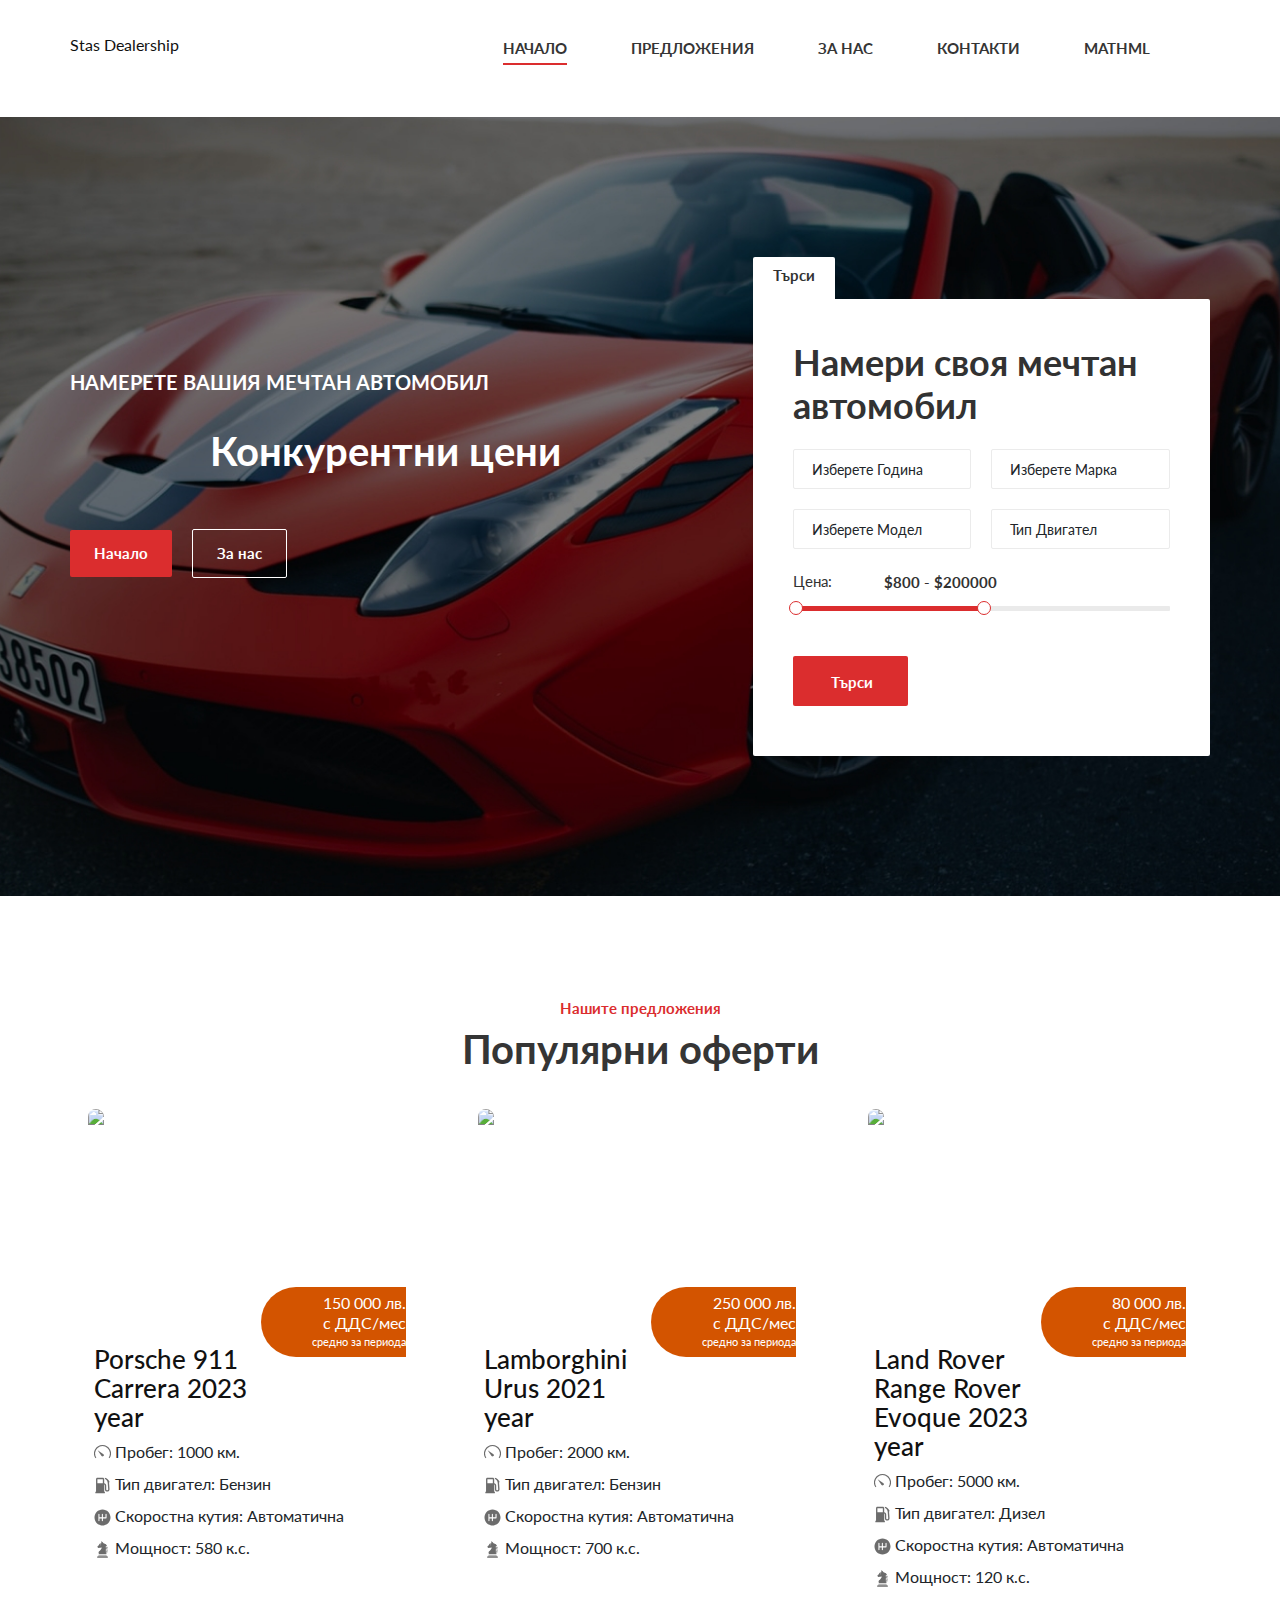
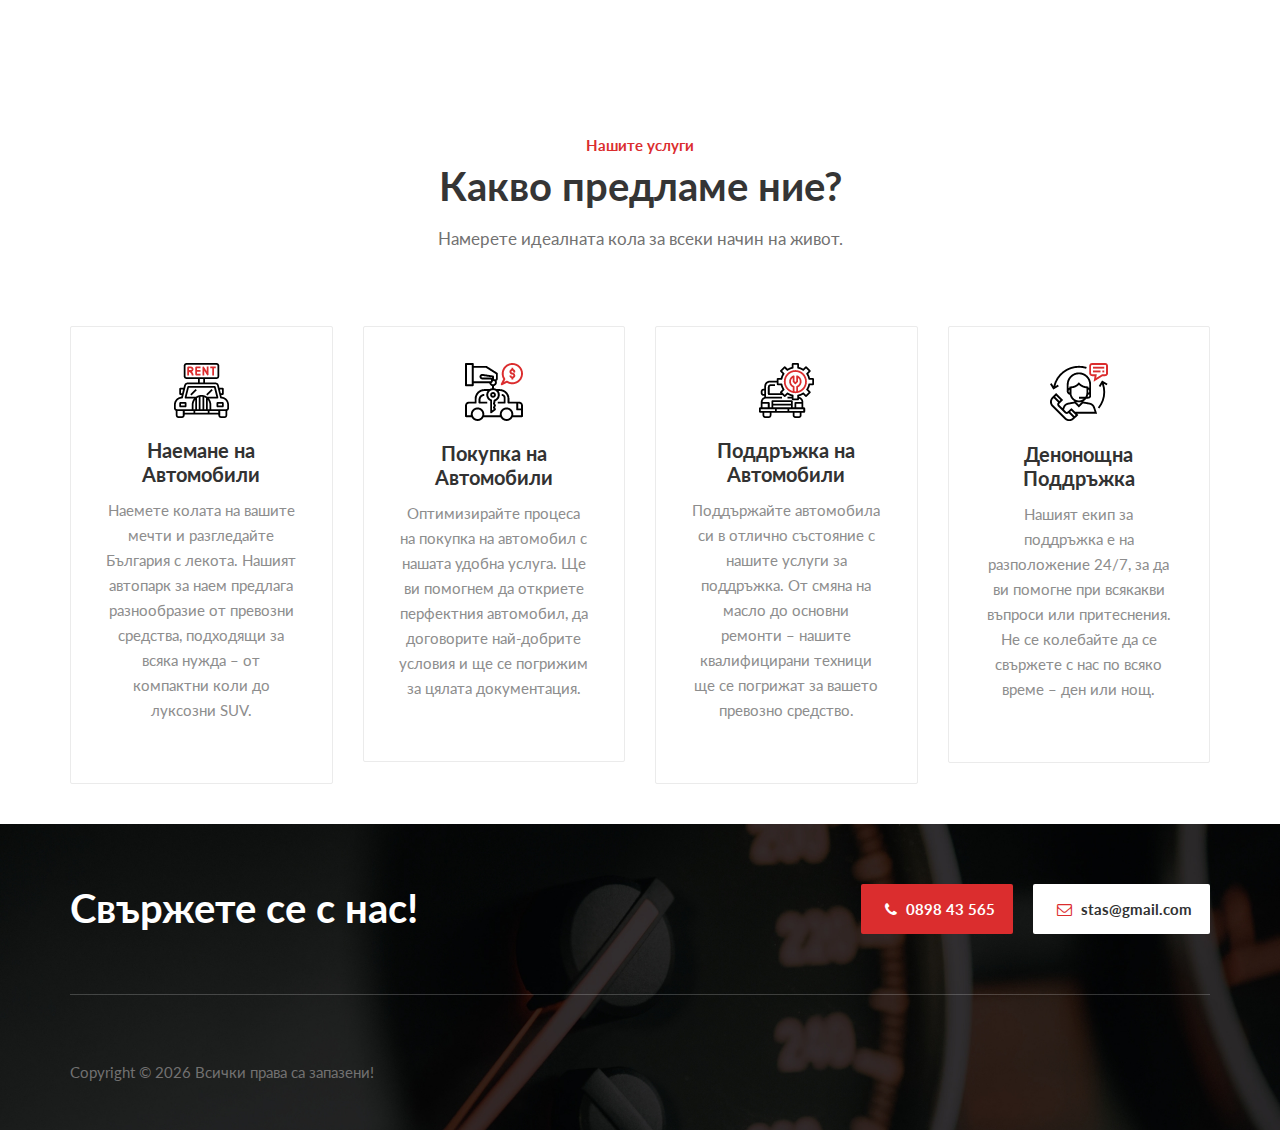
==== src/index.html @ 69ccf642 "Upload my project app" ====
<!DOCTYPE html>
<html lang="zxx">

<head>
    <meta charset="UTF-8">
    <meta name="description" content="Stas Dealership">
    <meta name="viewport" content="width=device-width, initial-scale=1.0">
    <title>Stas Dealership</title>

    <!-- Google Font -->
    <link href="https://fonts.googleapis.com/css2?family=Lato:wght@300;400;700;900&display=swap" rel="stylesheet">

    <!-- Css Styles -->
    <link rel="stylesheet" href="css/bootstrap.min.css" type="text/css">
    <link rel="stylesheet" href="css/font-awesome.min.css" type="text/css">
    <link rel="stylesheet" href="css/elegant-icons.css" type="text/css">
    <link rel="stylesheet" href="css/nice-select.css" type="text/css">
    <link rel="stylesheet" href="css/magnific-popup.css" type="text/css">
    <link rel="stylesheet" href="css/jquery-ui.min.css" type="text/css">
    <link rel="stylesheet" href="css/owl.carousel.min.css" type="text/css">
    <link rel="stylesheet" href="css/slicknav.min.css" type="text/css">
    <link rel="stylesheet" href="css/style.css" type="text/css">
    <link rel="stylesheet" href="css/cars.css" type="text/css">
</head>

<body>
    <!-- Page Preloder -->
    <div id="preloder">
        <div class="loader"></div>
    </div>

    <!-- Offcanvas Menu Begin -->
    <div class="offcanvas-menu-overlay"></div>
    <div class="offcanvas-menu-wrapper">
        <div class="offcanvas__logo">
            <!-- <a href="./index.html"><img src="img/logo.png" alt=""></a> -->
            <h3>Stas Dealership</h3>
        </div>
        <div id="mobile-menu-wrap"></div>
    </div>
    <!-- Offcanvas Menu End -->

    <!-- Header Section Begin -->
    <header class="header">
        <div class="container">
            <div class="row">
                <div class="col-lg-2">
                    <div class="header__logo">
                        <h6 class="hero__text__title">Stas Dealership</h6>
                    </div>
                </div>
                <div class="col-lg-10">
                    <div class="header__nav">
                        <nav class="header__menu">
                            <ul>
                                <li class="active"><a href="./index.html">Начало</a></li>
                                <li><a href="./cars.html">Предложения</a></li>
                                <li><a href="./about.html">За нас</a></li>
                                <li><a href="./contact.html">Контакти</a></li>
                                <li><a href="./math.html">MathML</a></li>
                            </ul>
                        </nav>
                    </div>
                </div>
            </div>
            <div class="canvas__open">
                <span class="fa fa-bars"></span>
            </div>
        </div>
    </header>
    <!-- Header Section End -->

    <!-- Hero Section Begin -->
    <section class="hero spad set-bg" data-setbg="img/hero-bg.jpg">
        <div class="container">
            <div class="row">
                <div class="col-lg-7">
                    <div class="hero__text">
                        <div class="hero__text__title">
                            <span>Намерете вашия мечтан автомобил</span>
                        </div>
                        <div class="hero__text__price">
                            <h2><span>Конкурентни цени</span></h2>
                        </div>
                        <a href="#" class="primary-btn">Начало</a>
                        <a href="./about.html" class="primary-btn more-btn">За нас</a>
                    </div>
                </div>
                <div class="col-lg-5">
                    <div class="hero__tab">
                        <ul class="nav nav-tabs" role="tablist">
                            <li class="nav-item">
                                <a class="nav-link active" data-toggle="tab" href="#" role="tab">Търси</a>
                            </li>
                        </ul>
                        <div class="tab-content">
                            <div class="tab-pane active" id="tabs-1" role="tabpanel">
                                <div class="hero__tab__form">
                                    <h2>Намери своя мечтан автомобил</h2>
                                    <form action="./car.html" method="GET">
                                        <div class="select-list">
                                            <div class="select-list-item">
                                                <select name="year">
                                                    <option value="">Изберете Година</option>
                                                    <option value="2024">2024</option>
                                                    <option value="2023">2023</option>
                                                    <option value="2022">2022</option>
                                                    <option value="2021">2021</option>
                                                    <option value="2020">2020</option>
                                                    <option value="2019">2019</option>
                                                    <option value="2018">2018</option>
                                                    <option value="2017">2017</option>
                                                    <option value="2016">2016</option>
                                                    <option value="2015">2015</option>
                                                </select>
                                            </div>
                                            <div class="select-list-item">
                                                <select name="make">
                                                    <option value="">Изберете Марка</option>
                                                    <option value="BMW">BMW</option>
                                                    <option value="Audi">Audi</option>
                                                    <option value="Mercedes-Benz">Mercedes-Benz</option>
                                                    <option value="Jaguar">Jaguar</option>
                                                    <option value="Land Rover">Land Rover</option>
                                                    <option value="Volvo">Volvo</option>
                                                    <option value="Porsche">Porsche</option>
                                                    <option value="Lamborghini">Lamborghini</option>
                                                </select>
                                            </div>
                                            <div class="select-list-item">
                                                <select name="model">
                                                    <option value="">Изберете Модел</option>
                                                    <option value="3 Series">3 Series</option>
                                                    <option value="A4">A4</option>
                                                    <option value="GLA">GLA</option>
                                                    <option value="Range Rover Evoque">Range Rover Evoque</option>
                                                    <option value="XC60">XC60</option>
                                                    <option value="911 Carrera">911 Carrera</option>
                                                    <option value="Urus">Urus</option>
                                                </select>
                                            </div>
                                            <div class="select-list-item">
                                                <select name="engine">
                                                    <option value="">Тип Двигател</option>
                                                    <option value="Бензин">Бензин</option>
                                                    <option value="Дизел">Дизел</option>
                                                    <option value="Електрически">Електрически</option>
                                                </select>
                                            </div>
                                        </div>
                                        <div class="car-price">
                                            <p>Цена:</p>
                                            <div class="price-range-wrap">
                                                <div class="price-range"></div>
                                                <div class="range-slider">
                                                    <div class="price-input">
                                                        <input type="text" id="amount" name="price"
                                                            placeholder="Ценови диапазон">
                                                    </div>
                                                </div>
                                            </div>
                                        </div>
                                        <button type="submit" class="site-btn">Търси</button>
                                    </form>
                                </div>
                            </div>
                        </div>
                    </div>
                </div>
            </div>
        </div>
    </section>
    <!-- Hero Section End -->

    <!-- Car Section Begin -->
    <section class="car spad">
        <div class="container">
            <div class="row">
                <div class="col-lg-12">
                    <div class="section-title">
                        <span>Нашите предложения</span>
                        <h2>Популярни оферти</h2>
                    </div>
                </div>
            </div>
            <div class="row car-filter" id="car-list">
            </div>
        </div>
    </section>
    <!-- Car Section End -->

    <!-- Services Section Begin -->
    <section class="services">
        <div class="container">
            <div class="row">
                <div class="col-lg-12">
                    <div class="section-title">
                        <span>Нашите услуги</span>
                        <h2>Какво предламе ние?</h2>
                        <p>Намерете идеалната кола за всеки начин на живот.</p>
                    </div>
                </div>
            </div>
            <div class="row">
                <div class="col-lg-3 col-md-6 col-sm-6">
                    <div class="services__item">
                        <img src="img/services/services-1.png" alt="">
                        <h5>Наемане на Автомобили</h5>
                        <p>
                            Наемете колата на вашите мечти и разгледайте България с лекота. Нашият автопарк за наем
                            предлага
                            разнообразие от превозни средства, подходящи за всяка нужда – от компактни коли до луксозни
                            SUV.
                        </p>
                    </div>
                </div>
                <div class="col-lg-3 col-md-6 col-sm-6">
                    <div class="services__item">
                        <img src="img/services/services-2.png" alt="">
                        <h5>Покупка на Автомобили</h5>
                        <p>
                            Оптимизирайте процеса на покупка на автомобил с нашата удобна услуга. Ще ви помогнем да
                            откриете
                            перфектния автомобил, да договорите най-добрите условия и ще се погрижим за цялата
                            документация.
                        </p>
                    </div>
                </div>
                <div class="col-lg-3 col-md-6 col-sm-6">
                    <div class="services__item">
                        <img src="img/services/services-3.png" alt="">
                        <h5>Поддръжка на Автомобили</h5>
                        <p>
                            Поддържайте автомобила си в отлично състояние с нашите услуги за поддръжка. От смяна на
                            масло до
                            основни ремонти – нашите квалифицирани техници ще се погрижат за вашето превозно средство.
                        </p>
                    </div>
                </div>
                <div class="col-lg-3 col-md-6 col-sm-6">
                    <div class="services__item">
                        <img src="img/services/services-4.png" alt="">
                        <h5>Денонощна Поддръжка</h5>
                        <p>
                            Нашият екип за поддръжка е на разположение 24/7, за да ви помогне при всякакви въпроси или
                            притеснения. Не се колебайте да се свържете с нас по всяко време – ден или нощ.
                        </p>
                    </div>
                </div>
            </div>

        </div>
    </section>
    <!-- Services Section End -->

    <!-- Footer Section Begin -->
    <footer class="footer set-bg" data-setbg="img/footer-bg.jpg">
        <div class="container">
            <div class="footer__contact">
                <div class="row">
                    <div class="col-lg-6 col-md-6">
                        <div class="footer__contact__title">
                            <h2>Свържете се с нас!</h2>
                        </div>
                    </div>
                    <div class="col-lg-6 col-md-6">
                        <div class="footer__contact__option">
                            <div class="option__item"><i class="fa fa-phone"></i> 0898 43 565</div>
                            <div class="option__item email"><i class="fa fa-envelope-o"></i> stas@gmail.com</div>
                        </div>
                    </div>
                </div>
            </div>

            <div class="footer__copyright__text">
                <p>Copyright &copy;
                    <script>document.write(new Date().getFullYear());</script>
                    Всички права са запазени!
                </p>
            </div>
        </div>
    </footer>
    <!-- Footer Section End -->

    <script>
        function fetchCars() {
            fetch('../data.xml')
                .then(response => response.text())
                .then(data => {
                    const parser = new DOMParser();
                    const xmlDoc = parser.parseFromString(data, "text/xml");

                    const cars = xmlDoc.getElementsByTagName("recommendedCar");
                    const carCardsContainer = document.getElementById("car-list");

                    Array.from(cars).forEach(car => {
                        const listingId = car.getAttribute("listingId");
                        const yearManufactured = car.getAttribute("yearManufactured");
                        const make = car.getElementsByTagName('make')[0]?.textContent || "Unknown";
                        const model = car.getElementsByTagName('model')[0]?.textContent || "Unknown";
                        const price = car.getElementsByTagName('price')[0]?.textContent || "Not Available";
                        const mileage = car.getElementsByTagName('mileage')[0]?.textContent || "Not Available";
                        const fuelType = car.getElementsByTagName('fuelType')[0]?.textContent || "Not Available";
                        const transmission = car.getElementsByTagName('transmission')[0]?.textContent || "Not Available";
                        const mainPicture = car.getElementsByTagName('mainPicture')[0]?.textContent ?? "";
                        const engineType = car.getElementsByTagName('engineType')[0]?.textContent ?? "Not Available";
                        const horsePower = car.getElementsByTagName('power')[0]?.textContent ?? "Not Available";

                        const carCardHTML = createCarCard(yearManufactured, make, model, price, mileage, fuelType, transmission, mainPicture, engineType, horsePower);

                        carCardsContainer.insertAdjacentHTML('beforeend', carCardHTML);
                    });
                })
                .catch(error => console.error('Error fetching or parsing the XML:', error));
        }

        function createCarCard(yearManufactured, make, model, price, mileage, fuelType, transmission, mainPicture, engineType, horsePower, newOrUsed = "0") {

            return `
            <div class="col-12 col-sm-6 col-lg-4 py-3">
            <div class="card-wrap">

                <div class="offer-card">
                    <img class="img-fluid offer-card-image" src="${mainPicture}">

                    <div class="offer-card-title px-1 pt-2 px-4 d-flex align-items-top justify-content-between">
                        <div class="offer-card-title pt-2 d-flex align-items-center my-2 my-lg-0 me-lg-auto">
                                <h5 class="text-break">${make} ${model} ${yearManufactured} year</h5>
                        </div>
                        <div class="offer-card-price">
                            <div class="text-white pe-3 py-2 text-end float-end" style="background: #d35400; text-align:end;">
                                <div class="fs-4 fw-normal">${price} лв.</div>
                                <div class="price-vat-label fs-6">с ДДС/мес</div>
                                <div class="price-period-label fs-9" style="color:white; font-size:0.7rem;">средно за периода</div>
                            </div>
                        </div>
                    </div>
                    <div class="specs-list px-1 py-1 px-4">
                        <div class="py-1">
                            <svg xmlns="http://www.w3.org/2000/svg" width="62" height="62" viewBox="0 0 62 62">
                                <path d="M50,978.206a30.968,30.968,0,0,1,25.688,48.313l-3.125-2.469a27,27,0,1,0-45.125,0l-3.125,2.469A30.968,30.968,0,0,1,50,978.206ZM32.313,997.518l21.219,14.156a4.994,4.994,0,0,1-7.062,7.062L32.313,997.518Z" transform="translate(-19 -978.206)"/>
                            </svg>
                            <span class="ps-1 text-dgray">Пробег: ${mileage} км.</span>
                        </div>
                        
                        <div class="py-1">
                            <svg xmlns="http://www.w3.org/2000/svg" xmlns:xlink="http://www.w3.org/1999/xlink" version="1.1" x="0px" y="0px" viewBox="0 0 100 100" enable-background="new 0 0 100 100" xml:space="preserve">
                                <path d="M88.43,32.506l3.557-2.534C86.633,17.089,76.426,7.418,63.973,4.313v6.318c0,0,1.125,0.523,1.672,0.813 c8.197,4.334,13.879,12.624,14.787,21.868l2.951,38.615l0.002,0.17c0,3.146-2.561,5.708-5.709,5.708s-5.711-2.563-5.711-5.708 v-22.08c0-6.974-5.24-12.738-11.99-13.585V12.903c0-4.396-3.598-7.994-7.994-7.994H20.005c-4.396,0-7.994,3.598-7.994,7.994v74.228 H8.015v7.994h11.99H51.98h11.992v-7.994h-3.998V44.6c2.309,0.73,3.998,2.869,3.998,5.417v22.08c0,7.555,6.146,13.703,13.703,13.703 c7.555,0,13.703-6.148,13.703-13.703c0-0.174-0.002-0.345-0.008-0.517L88.43,32.506z M20.005,12.903H51.98v23.268H20.005V12.903z"></path>
                            </svg>
                            <span class="ps-1 text-dgray">Тип двигател: ${engineType}</span>
                        </div>

                        <div class="py-1">
                            <svg xmlns="http://www.w3.org/2000/svg" class="w-4 h-4 fill-[#6C6C6C]" xmlns:xlink="http://www.w3.org/1999/xlink" version="1.1" x="0px" y="0px" viewBox="0 0 100 100" xml:space="preserve"><g><g><path d="M50,2.9C24,2.9,2.9,24,2.9,50S24,97.1,50,97.1S97.1,76,97.1,50S76,2.9,50,2.9z M73.9,52.3    c0,1.7-1.4,3.1-3.1,3.1H52.3v13.9c0,1.7-1.4,3.1-3.1,3.1c-1.7,0-3.1-1.4-3.1-3.1V55.4H32.2v13.9c0,1.7-1.4,3.1-3.1,3.1    s-3.1-1.4-3.1-3.1V30.7c0-1.7,1.4-3.1,3.1-3.1s3.1,1.4,3.1,3.1v18.5h13.9V30.7c0-1.7,1.4-3.1,3.1-3.1c1.7,0,3.1,1.4,3.1,3.1v18.5    h15.4V30.7c0-1.7,1.4-3.1,3.1-3.1s3.1,1.4,3.1,3.1V52.3z"></path></g></g></svg>
                            
                            <span class="ps-1 text-dgray">Скоростна кутия: ${transmission}</span>
                        </div>

                        <div class="py-1">
                        <svg xmlns="http://www.w3.org/2000/svg" class="w-4 h-4 fill-[#6C6C6C]" viewBox="0 0 48 48" x="0px" y="0px"><title>Chess horse</title><g data-name="Chess horse"><path d="M37,43H11a2,2,0,0,0-2,2v2H39V45A2,2,0,0,0,37,43Z"></path><path d="M14,39a2,2,0,0,0-2,2H36a2,2,0,0,0-2-2Z"></path><path d="M22,18c-.72,5-5.06,9-7.44,10.89C12.63,30.39,13,32.35,13,35a3.55,3.55,0,0,1,1.77,2H33.23c.61-1.74,2-2.09,4.57-3.4l-4.17-1.67a1,1,0,0,1,.74-1.86L39,31.91,38.88,30l-5.25-2.1a1,1,0,0,1,.74-1.86l4.43,1.78L38.72,26l-5.09-2a1,1,0,0,1,.74-1.86l4.26,1.7-.07-1.87-4.93-2a1,1,0,0,1,.74-1.86l4.1,1.64a15.88,15.88,0,0,0-.14-1.9l-4.7-1.88a1,1,0,0,1,.74-1.86l3.41,1.36A13.93,13.93,0,0,0,27,6a11.88,11.88,0,0,0-7-5l1,5a8.34,8.34,0,0,0-7.9,5.69c-.14.44.48-.27-4.1,4.31l3,4Zm-3.71-7.71A1,1,0,0,1,20,11a1,1,0,0,1-1,1A1,1,0,0,1,18.29,10.29Z"></path></g></svg>
                        
                        <span class="ps-1 text-dgray">Мощност: ${horsePower} к.с. </span>
                    </div>
                    </div>
                </div>
            </div>
            </div>`;
        }
        document.addEventListener("DOMContentLoaded", function () {
            fetchCars();
        });
    </script>

    <!-- Js Plugins -->
    <script src="js/jquery-3.3.1.min.js"></script>
    <script src="js/bootstrap.min.js"></script>
    <script src="js/jquery.nice-select.min.js"></script>
    <script src="js/jquery-ui.min.js"></script>
    <script src="js/jquery.magnific-popup.min.js"></script>
    <script src="js/jquery.slicknav.js"></script>
    <script src="js/owl.carousel.min.js"></script>
    <script src="js/main.js"></script>
</body>

</html>
---- src/css/elegant-icons.css ----
@font-face {
	font-family: 'ElegantIcons';
	src:url('../fonts/ElegantIcons.eot');
	src:url('../fonts/ElegantIcons.eot?#iefix') format('embedded-opentype'),
		url('../fonts/ElegantIcons.woff') format('woff'),
		url('../fonts/ElegantIcons.ttf') format('truetype'),
		url('../fonts/ElegantIcons.svg#ElegantIcons') format('svg');
	font-weight: normal;
	font-style: normal;
}

/* Use the following CSS code if you want to use data attributes for inserting your icons */
[data-icon]:before {
	font-family: 'ElegantIcons';
	content: attr(data-icon);
	speak: none;
	font-weight: normal;
	font-variant: normal;
	text-transform: none;
	line-height: 1;
	-webkit-font-smoothing: antialiased;
	-moz-osx-font-smoothing: grayscale;
}

/* Use the following CSS code if you want to have a class per icon */
/*
Instead of a list of all class selectors,
you can use the generic selector below, but it's slower:
[class*="your-class-prefix"] {
*/
.arrow_up, .arrow_down, .arrow_left, .arrow_right, .arrow_left-up, .arrow_right-up, .arrow_right-down, .arrow_left-down, .arrow-up-down, .arrow_up-down_alt, .arrow_left-right_alt, .arrow_left-right, .arrow_expand_alt2, .arrow_expand_alt, .arrow_condense, .arrow_expand, .arrow_move, .arrow_carrot-up, .arrow_carrot-down, .arrow_carrot-left, .arrow_carrot-right, .arrow_carrot-2up, .arrow_carrot-2down, .arrow_carrot-2left, .arrow_carrot-2right, .arrow_carrot-up_alt2, .arrow_carrot-down_alt2, .arrow_carrot-left_alt2, .arrow_carrot-right_alt2, .arrow_carrot-2up_alt2, .arrow_carrot-2down_alt2, .arrow_carrot-2left_alt2, .arrow_carrot-2right_alt2, .arrow_triangle-up, .arrow_triangle-down, .arrow_triangle-left, .arrow_triangle-right, .arrow_triangle-up_alt2, .arrow_triangle-down_alt2, .arrow_triangle-left_alt2, .arrow_triangle-right_alt2, .arrow_back, .icon_minus-06, .icon_plus, .icon_close, .icon_check, .icon_minus_alt2, .icon_plus_alt2, .icon_close_alt2, .icon_check_alt2, .icon_zoom-out_alt, .icon_zoom-in_alt, .icon_search, .icon_box-empty, .icon_box-selected, .icon_minus-box, .icon_plus-box, .icon_box-checked, .icon_circle-empty, .icon_circle-slelected, .icon_stop_alt2, .icon_stop, .icon_pause_alt2, .icon_pause, .icon_menu, .icon_menu-square_alt2, .icon_menu-circle_alt2, .icon_ul, .icon_ol, .icon_adjust-horiz, .icon_adjust-vert, .icon_document_alt, .icon_documents_alt, .icon_pencil, .icon_pencil-edit_alt, .icon_pencil-edit, .icon_folder-alt, .icon_folder-open_alt, .icon_folder-add_alt, .icon_info_alt, .icon_error-oct_alt, .icon_error-circle_alt, .icon_error-triangle_alt, .icon_question_alt2, .icon_question, .icon_comment_alt, .icon_chat_alt, .icon_vol-mute_alt, .icon_volume-low_alt, .icon_volume-high_alt, .icon_quotations, .icon_quotations_alt2, .icon_clock_alt, .icon_lock_alt, .icon_lock-open_alt, .icon_key_alt, .icon_cloud_alt, .icon_cloud-upload_alt, .icon_cloud-download_alt, .icon_image, .icon_images, .icon_lightbulb_alt, .icon_gift_alt, .icon_house_alt, .icon_genius, .icon_mobile, .icon_tablet, .icon_laptop, .icon_desktop, .icon_camera_alt, .icon_mail_alt, .icon_cone_alt, .icon_ribbon_alt, .icon_bag_alt, .icon_creditcard, .icon_cart_alt, .icon_paperclip, .icon_tag_alt, .icon_tags_alt, .icon_trash_alt, .icon_cursor_alt, .icon_mic_alt, .icon_compass_alt, .icon_pin_alt, .icon_pushpin_alt, .icon_map_alt, .icon_drawer_alt, .icon_toolbox_alt, .icon_book_alt, .icon_calendar, .icon_film, .icon_table, .icon_contacts_alt, .icon_headphones, .icon_lifesaver, .icon_piechart, .icon_refresh, .icon_link_alt, .icon_link, .icon_loading, .icon_blocked, .icon_archive_alt, .icon_heart_alt, .icon_star_alt, .icon_star-half_alt, .icon_star, .icon_star-half, .icon_tools, .icon_tool, .icon_cog, .icon_cogs, .arrow_up_alt, .arrow_down_alt, .arrow_left_alt, .arrow_right_alt, .arrow_left-up_alt, .arrow_right-up_alt, .arrow_right-down_alt, .arrow_left-down_alt, .arrow_condense_alt, .arrow_expand_alt3, .arrow_carrot_up_alt, .arrow_carrot-down_alt, .arrow_carrot-left_alt, .arrow_carrot-right_alt, .arrow_carrot-2up_alt, .arrow_carrot-2dwnn_alt, .arrow_carrot-2left_alt, .arrow_carrot-2right_alt, .arrow_triangle-up_alt, .arrow_triangle-down_alt, .arrow_triangle-left_alt, .arrow_triangle-right_alt, .icon_minus_alt, .icon_plus_alt, .icon_close_alt, .icon_check_alt, .icon_zoom-out, .icon_zoom-in, .icon_stop_alt, .icon_menu-square_alt, .icon_menu-circle_alt, .icon_document, .icon_documents, .icon_pencil_alt, .icon_folder, .icon_folder-open, .icon_folder-add, .icon_folder_upload, .icon_folder_download, .icon_info, .icon_error-circle, .icon_error-oct, .icon_error-triangle, .icon_question_alt, .icon_comment, .icon_chat, .icon_vol-mute, .icon_volume-low, .icon_volume-high, .icon_quotations_alt, .icon_clock, .icon_lock, .icon_lock-open, .icon_key, .icon_cloud, .icon_cloud-upload, .icon_cloud-download, .icon_lightbulb, .icon_gift, .icon_house, .icon_camera, .icon_mail, .icon_cone, .icon_ribbon, .icon_bag, .icon_cart, .icon_tag, .icon_tags, .icon_trash, .icon_cursor, .icon_mic, .icon_compass, .icon_pin, .icon_pushpin, .icon_map, .icon_drawer, .icon_toolbox, .icon_book, .icon_contacts, .icon_archive, .icon_heart, .icon_profile, .icon_group, .icon_grid-2x2, .icon_grid-3x3, .icon_music, .icon_pause_alt, .icon_phone, .icon_upload, .icon_download, .social_facebook, .social_twitter, .social_pinterest, .social_googleplus, .social_tumblr, .social_tumbleupon, .social_wordpress, .social_instagram, .social_dribbble, .social_vimeo, .social_linkedin, .social_rss, .social_deviantart, .social_share, .social_myspace, .social_skype, .social_youtube, .social_picassa, .social_googledrive, .social_flickr, .social_blogger, .social_spotify, .social_delicious, .social_facebook_circle, .social_twitter_circle, .social_pinterest_circle, .social_googleplus_circle, .social_tumblr_circle, .social_stumbleupon_circle, .social_wordpress_circle, .social_instagram_circle, .social_dribbble_circle, .social_vimeo_circle, .social_linkedin_circle, .social_rss_circle, .social_deviantart_circle, .social_share_circle, .social_myspace_circle, .social_skype_circle, .social_youtube_circle, .social_picassa_circle, .social_googledrive_alt2, .social_flickr_circle, .social_blogger_circle, .social_spotify_circle, .social_delicious_circle, .social_facebook_square, .social_twitter_square, .social_pinterest_square, .social_googleplus_square, .social_tumblr_square, .social_stumbleupon_square, .social_wordpress_square, .social_instagram_square, .social_dribbble_square, .social_vimeo_square, .social_linkedin_square, .social_rss_square, .social_deviantart_square, .social_share_square, .social_myspace_square, .social_skype_square, .social_youtube_square, .social_picassa_square, .social_googledrive_square, .social_flickr_square, .social_blogger_square, .social_spotify_square, .social_delicious_square, .icon_printer, .icon_calulator, .icon_building, .icon_floppy, .icon_drive, .icon_search-2, .icon_id, .icon_id-2, .icon_puzzle, .icon_like, .icon_dislike, .icon_mug, .icon_currency, .icon_wallet, .icon_pens, .icon_easel, .icon_flowchart, .icon_datareport, .icon_briefcase, .icon_shield, .icon_percent, .icon_globe, .icon_globe-2, .icon_target, .icon_hourglass, .icon_balance, .icon_rook, .icon_printer-alt, .icon_calculator_alt, .icon_building_alt, .icon_floppy_alt, .icon_drive_alt, .icon_search_alt, .icon_id_alt, .icon_id-2_alt, .icon_puzzle_alt, .icon_like_alt, .icon_dislike_alt, .icon_mug_alt, .icon_currency_alt, .icon_wallet_alt, .icon_pens_alt, .icon_easel_alt, .icon_flowchart_alt, .icon_datareport_alt, .icon_briefcase_alt, .icon_shield_alt, .icon_percent_alt, .icon_globe_alt, .icon_clipboard {
	font-family: 'ElegantIcons';
	speak: none;
	font-style: normal;
	font-weight: normal;
	font-variant: normal;
	text-transform: none;
	line-height: 1;
	-webkit-font-smoothing: antialiased;
}
.arrow_up:before {
	content: "\21";
}
.arrow_down:before {
	content: "\22";
}
.arrow_left:before {
	content: "\23";
}
.arrow_right:before {
	content: "\24";
}
.arrow_left-up:before {
	content: "\25";
}
.arrow_right-up:before {
	content: "\26";
}
.arrow_right-down:before {
	content: "\27";
}
.arrow_left-down:before {
	content: "\28";
}
.arrow-up-down:before {
	content: "\29";
}
.arrow_up-down_alt:before {
	content: "\2a";
}
.arrow_left-right_alt:before {
	content: "\2b";
}
.arrow_left-right:before {
	content: "\2c";
}
.arrow_expand_alt2:before {
	content: "\2d";
}
.arrow_expand_alt:before {
	content: "\2e";
}
.arrow_condense:before {
	content: "\2f";
}
.arrow_expand:before {
	content: "\30";
}
.arrow_move:before {
	content: "\31";
}
.arrow_carrot-up:before {
	content: "\32";
}
.arrow_carrot-down:before {
	content: "\33";
}
.arrow_carrot-left:before {
	content: "\34";
}
.arrow_carrot-right:before {
	content: "\35";
}
.arrow_carrot-2up:before {
	content: "\36";
}
.arrow_carrot-2down:before {
	content: "\37";
}
.arrow_carrot-2left:before {
	content: "\38";
}
.arrow_carrot-2right:before {
	content: "\39";
}
.arrow_carrot-up_alt2:before {
	content: "\3a";
}
.arrow_carrot-down_alt2:before {
	content: "\3b";
}
.arrow_carrot-left_alt2:before {
	content: "\3c";
}
.arrow_carrot-right_alt2:before {
	content: "\3d";
}
.arrow_carrot-2up_alt2:before {
	content: "\3e";
}
.arrow_carrot-2down_alt2:before {
	content: "\3f";
}
.arrow_carrot-2left_alt2:before {
	content: "\40";
}
.arrow_carrot-2right_alt2:before {
	content: "\41";
}
.arrow_triangle-up:before {
	content: "\42";
}
.arrow_triangle-down:before {
	content: "\43";
}
.arrow_triangle-left:before {
	content: "\44";
}
.arrow_triangle-right:before {
	content: "\45";
}
.arrow_triangle-up_alt2:before {
	content: "\46";
}
.arrow_triangle-down_alt2:before {
	content: "\47";
}
.arrow_triangle-left_alt2:before {
	content: "\48";
}
.arrow_triangle-right_alt2:before {
	content: "\49";
}
.arrow_back:before {
	content: "\4a";
}
.icon_minus-06:before {
	content: "\4b";
}
.icon_plus:before {
	content: "\4c";
}
.icon_close:before {
	content: "\4d";
}
.icon_check:before {
	content: "\4e";
}
.icon_minus_alt2:before {
	content: "\4f";
}
.icon_plus_alt2:before {
	content: "\50";
}
.icon_close_alt2:before {
	content: "\51";
}
.icon_check_alt2:before {
	content: "\52";
}
.icon_zoom-out_alt:before {
	content: "\53";
}
.icon_zoom-in_alt:before {
	content: "\54";
}
.icon_search:before {
	content: "\55";
}
.icon_box-empty:before {
	content: "\56";
}
.icon_box-selected:before {
	content: "\57";
}
.icon_minus-box:before {
	content: "\58";
}
.icon_plus-box:before {
	content: "\59";
}
.icon_box-checked:before {
	content: "\5a";
}
.icon_circle-empty:before {
	content: "\5b";
}
.icon_circle-slelected:before {
	content: "\5c";
}
.icon_stop_alt2:before {
	content: "\5d";
}
.icon_stop:before {
	content: "\5e";
}
.icon_pause_alt2:before {
	content: "\5f";
}
.icon_pause:before {
	content: "\60";
}
.icon_menu:before {
	content: "\61";
}
.icon_menu-square_alt2:before {
	content: "\62";
}
.icon_menu-circle_alt2:before {
	content: "\63";
}
.icon_ul:before {
	content: "\64";
}
.icon_ol:before {
	content: "\65";
}
.icon_adjust-horiz:before {
	content: "\66";
}
.icon_adjust-vert:before {
	content: "\67";
}
.icon_document_alt:before {
	content: "\68";
}
.icon_documents_alt:before {
	content: "\69";
}
.icon_pencil:before {
	content: "\6a";
}
.icon_pencil-edit_alt:before {
	content: "\6b";
}
.icon_pencil-edit:before {
	content: "\6c";
}
.icon_folder-alt:before {
	content: "\6d";
}
.icon_folder-open_alt:before {
	content: "\6e";
}
.icon_folder-add_alt:before {
	content: "\6f";
}
.icon_info_alt:before {
	content: "\70";
}
.icon_error-oct_alt:before {
	content: "\71";
}
.icon_error-circle_alt:before {
	content: "\72";
}
.icon_error-triangle_alt:before {
	content: "\73";
}
.icon_question_alt2:before {
	content: "\74";
}
.icon_question:before {
	content: "\75";
}
.icon_comment_alt:before {
	content: "\76";
}
.icon_chat_alt:before {
	content: "\77";
}
.icon_vol-mute_alt:before {
	content: "\78";
}
.icon_volume-low_alt:before {
	content: "\79";
}
.icon_volume-high_alt:before {
	content: "\7a";
}
.icon_quotations:before {
	content: "\7b";
}
.icon_quotations_alt2:before {
	content: "\7c";
}
.icon_clock_alt:before {
	content: "\7d";
}
.icon_lock_alt:before {
	content: "\7e";
}
.icon_lock-open_alt:before {
	content: "\e000";
}
.icon_key_alt:before {
	content: "\e001";
}
.icon_cloud_alt:before {
	content: "\e002";
}
.icon_cloud-upload_alt:before {
	content: "\e003";
}
.icon_cloud-download_alt:before {
	content: "\e004";
}
.icon_image:before {
	content: "\e005";
}
.icon_images:before {
	content: "\e006";
}
.icon_lightbulb_alt:before {
	content: "\e007";
}
.icon_gift_alt:before {
	content: "\e008";
}
.icon_house_alt:before {
	content: "\e009";
}
.icon_genius:before {
	content: "\e00a";
}
.icon_mobile:before {
	content: "\e00b";
}
.icon_tablet:before {
	content: "\e00c";
}
.icon_laptop:before {
	content: "\e00d";
}
.icon_desktop:before {
	content: "\e00e";
}
.icon_camera_alt:before {
	content: "\e00f";
}
.icon_mail_alt:before {
	content: "\e010";
}
.icon_cone_alt:before {
	content: "\e011";
}
.icon_ribbon_alt:before {
	content: "\e012";
}
.icon_bag_alt:before {
	content: "\e013";
}
.icon_creditcard:before {
	content: "\e014";
}
.icon_cart_alt:before {
	content: "\e015";
}
.icon_paperclip:before {
	content: "\e016";
}
.icon_tag_alt:before {
	content: "\e017";
}
.icon_tags_alt:before {
	content: "\e018";
}
.icon_trash_alt:before {
	content: "\e019";
}
.icon_cursor_alt:before {
	content: "\e01a";
}
.icon_mic_alt:before {
	content: "\e01b";
}
.icon_compass_alt:before {
	content: "\e01c";
}
.icon_pin_alt:before {
	content: "\e01d";
}
.icon_pushpin_alt:before {
	content: "\e01e";
}
.icon_map_alt:before {
	content: "\e01f";
}
.icon_drawer_alt:before {
	content: "\e020";
}
.icon_toolbox_alt:before {
	content: "\e021";
}
.icon_book_alt:before {
	content: "\e022";
}
.icon_calendar:before {
	content: "\e023";
}
.icon_film:before {
	content: "\e024";
}
.icon_table:before {
	content: "\e025";
}
.icon_contacts_alt:before {
	content: "\e026";
}
.icon_headphones:before {
	content: "\e027";
}
.icon_lifesaver:before {
	content: "\e028";
}
.icon_piechart:before {
	content: "\e029";
}
.icon_refresh:before {
	content: "\e02a";
}
.icon_link_alt:before {
	content: "\e02b";
}
.icon_link:before {
	content: "\e02c";
}
.icon_loading:before {
	content: "\e02d";
}
.icon_blocked:before {
	content: "\e02e";
}
.icon_archive_alt:before {
	content: "\e02f";
}
.icon_heart_alt:before {
	content: "\e030";
}
.icon_star_alt:before {
	content: "\e031";
}
.icon_star-half_alt:before {
	content: "\e032";
}
.icon_star:before {
	content: "\e033";
}
.icon_star-half:before {
	content: "\e034";
}
.icon_tools:before {
	content: "\e035";
}
.icon_tool:before {
	content: "\e036";
}
.icon_cog:before {
	content: "\e037";
}
.icon_cogs:before {
	content: "\e038";
}
.arrow_up_alt:before {
	content: "\e039";
}
.arrow_down_alt:before {
	content: "\e03a";
}
.arrow_left_alt:before {
	content: "\e03b";
}
.arrow_right_alt:before {
	content: "\e03c";
}
.arrow_left-up_alt:before {
	content: "\e03d";
}
.arrow_right-up_alt:before {
	content: "\e03e";
}
.arrow_right-down_alt:before {
	content: "\e03f";
}
.arrow_left-down_alt:before {
	content: "\e040";
}
.arrow_condense_alt:before {
	content: "\e041";
}
.arrow_expand_alt3:before {
	content: "\e042";
}
.arrow_carrot_up_alt:before {
	content: "\e043";
}
.arrow_carrot-down_alt:before {
	content: "\e044";
}
.arrow_carrot-left_alt:before {
	content: "\e045";
}
.arrow_carrot-right_alt:before {
	content: "\e046";
}
.arrow_carrot-2up_alt:before {
	content: "\e047";
}
.arrow_carrot-2dwnn_alt:before {
	content: "\e048";
}
.arrow_carrot-2left_alt:before {
	content: "\e049";
}
.arrow_carrot-2right_alt:before {
	content: "\e04a";
}
.arrow_triangle-up_alt:before {
	content: "\e04b";
}
.arrow_triangle-down_alt:before {
	content: "\e04c";
}
.arrow_triangle-left_alt:before {
	content: "\e04d";
}
.arrow_triangle-right_alt:before {
	content: "\e04e";
}
.icon_minus_alt:before {
	content: "\e04f";
}
.icon_plus_alt:before {
	content: "\e050";
}
.icon_close_alt:before {
	content: "\e051";
}
.icon_check_alt:before {
	content: "\e052";
}
.icon_zoom-out:before {
	content: "\e053";
}
.icon_zoom-in:before {
	content: "\e054";
}
.icon_stop_alt:before {
	content: "\e055";
}
.icon_menu-square_alt:before {
	content: "\e056";
}
.icon_menu-circle_alt:before {
	content: "\e057";
}
.icon_document:before {
	content: "\e058";
}
.icon_documents:before {
	content: "\e059";
}
.icon_pencil_alt:before {
	content: "\e05a";
}
.icon_folder:before {
	content: "\e05b";
}
.icon_folder-open:before {
	content: "\e05c";
}
.icon_folder-add:before {
	content: "\e05d";
}
.icon_folder_upload:before {
	content: "\e05e";
}
.icon_folder_download:before {
	content: "\e05f";
}
.icon_info:before {
	content: "\e060";
}
.icon_error-circle:before {
	content: "\e061";
}
.icon_error-oct:before {
	content: "\e062";
}
.icon_error-triangle:before {
	content: "\e063";
}
.icon_question_alt:before {
	content: "\e064";
}
.icon_comment:before {
	content: "\e065";
}
.icon_chat:before {
	content: "\e066";
}
.icon_vol-mute:before {
	content: "\e067";
}
.icon_volume-low:before {
	content: "\e068";
}
.icon_volume-high:before {
	content: "\e069";
}
.icon_quotations_alt:before {
	content: "\e06a";
}
.icon_clock:before {
	content: "\e06b";
}
.icon_lock:before {
	content: "\e06c";
}
.icon_lock-open:before {
	content: "\e06d";
}
.icon_key:before {
	content: "\e06e";
}
.icon_cloud:before {
	content: "\e06f";
}
.icon_cloud-upload:before {
	content: "\e070";
}
.icon_cloud-download:before {
	content: "\e071";
}
.icon_lightbulb:before {
	content: "\e072";
}
.icon_gift:before {
	content: "\e073";
}
.icon_house:before {
	content: "\e074";
}
.icon_camera:before {
	content: "\e075";
}
.icon_mail:before {
	content: "\e076";
}
.icon_cone:before {
	content: "\e077";
}
.icon_ribbon:before {
	content: "\e078";
}
.icon_bag:before {
	content: "\e079";
}
.icon_cart:before {
	content: "\e07a";
}
.icon_tag:before {
	content: "\e07b";
}
.icon_tags:before {
	content: "\e07c";
}
.icon_trash:before {
	content: "\e07d";
}
.icon_cursor:before {
	content: "\e07e";
}
.icon_mic:before {
	content: "\e07f";
}
.icon_compass:before {
	content: "\e080";
}
.icon_pin:before {
	content: "\e081";
}
.icon_pushpin:before {
	content: "\e082";
}
.icon_map:before {
	content: "\e083";
}
.icon_drawer:before {
	content: "\e084";
}
.icon_toolbox:before {
	content: "\e085";
}
.icon_book:before {
	content: "\e086";
}
.icon_contacts:before {
	content: "\e087";
}
.icon_archive:before {
	content: "\e088";
}
.icon_heart:before {
	content: "\e089";
}
.icon_profile:before {
	content: "\e08a";
}
.icon_group:before {
	content: "\e08b";
}
.icon_grid-2x2:before {
	content: "\e08c";
}
.icon_grid-3x3:before {
	content: "\e08d";
}
.icon_music:before {
	content: "\e08e";
}
.icon_pause_alt:before {
	content: "\e08f";
}
.icon_phone:before {
	content: "\e090";
}
.icon_upload:before {
	content: "\e091";
}
.icon_download:before {
	content: "\e092";
}
.social_facebook:before {
	content: "\e093";
}
.social_twitter:before {
	content: "\e094";
}
.social_pinterest:before {
	content: "\e095";
}
.social_googleplus:before {
	content: "\e096";
}
.social_tumblr:before {
	content: "\e097";
}
.social_tumbleupon:before {
	content: "\e098";
}
.social_wordpress:before {
	content: "\e099";
}
.social_instagram:before {
	content: "\e09a";
}
.social_dribbble:before {
	content: "\e09b";
}
.social_vimeo:before {
	content: "\e09c";
}
.social_linkedin:before {
	content: "\e09d";
}
.social_rss:before {
	content: "\e09e";
}
.social_deviantart:before {
	content: "\e09f";
}
.social_share:before {
	content: "\e0a0";
}
.social_myspace:before {
	content: "\e0a1";
}
.social_skype:before {
	content: "\e0a2";
}
.social_youtube:before {
	content: "\e0a3";
}
.social_picassa:before {
	content: "\e0a4";
}
.social_googledrive:before {
	content: "\e0a5";
}
.social_flickr:before {
	content: "\e0a6";
}
.social_blogger:before {
	content: "\e0a7";
}
.social_spotify:before {
	content: "\e0a8";
}
.social_delicious:before {
	content: "\e0a9";
}
.social_facebook_circle:before {
	content: "\e0aa";
}
.social_twitter_circle:before {
	content: "\e0ab";
}
.social_pinterest_circle:before {
	content: "\e0ac";
}
.social_googleplus_circle:before {
	content: "\e0ad";
}
.social_tumblr_circle:before {
	content: "\e0ae";
}
.social_stumbleupon_circle:before {
	content: "\e0af";
}
.social_wordpress_circle:before {
	content: "\e0b0";
}
.social_instagram_circle:before {
	content: "\e0b1";
}
.social_dribbble_circle:before {
	content: "\e0b2";
}
.social_vimeo_circle:before {
	content: "\e0b3";
}
.social_linkedin_circle:before {
	content: "\e0b4";
}
.social_rss_circle:before {
	content: "\e0b5";
}
.social_deviantart_circle:before {
	content: "\e0b6";
}
.social_share_circle:before {
	content: "\e0b7";
}
.social_myspace_circle:before {
	content: "\e0b8";
}
.social_skype_circle:before {
	content: "\e0b9";
}
.social_youtube_circle:before {
	content: "\e0ba";
}
.social_picassa_circle:before {
	content: "\e0bb";
}
.social_googledrive_alt2:before {
	content: "\e0bc";
}
.social_flickr_circle:before {
	content: "\e0bd";
}
.social_blogger_circle:before {
	content: "\e0be";
}
.social_spotify_circle:before {
	content: "\e0bf";
}
.social_delicious_circle:before {
	content: "\e0c0";
}
.social_facebook_square:before {
	content: "\e0c1";
}
.social_twitter_square:before {
	content: "\e0c2";
}
.social_pinterest_square:before {
	content: "\e0c3";
}
.social_googleplus_square:before {
	content: "\e0c4";
}
.social_tumblr_square:before {
	content: "\e0c5";
}
.social_stumbleupon_square:before {
	content: "\e0c6";
}
.social_wordpress_square:before {
	content: "\e0c7";
}
.social_instagram_square:before {
	content: "\e0c8";
}
.social_dribbble_square:before {
	content: "\e0c9";
}
.social_vimeo_square:before {
	content: "\e0ca";
}
.social_linkedin_square:before {
	content: "\e0cb";
}
.social_rss_square:before {
	content: "\e0cc";
}
.social_deviantart_square:before {
	content: "\e0cd";
}
.social_share_square:before {
	content: "\e0ce";
}
.social_myspace_square:before {
	content: "\e0cf";
}
.social_skype_square:before {
	content: "\e0d0";
}
.social_youtube_square:before {
	content: "\e0d1";
}
.social_picassa_square:before {
	content: "\e0d2";
}
.social_googledrive_square:before {
	content: "\e0d3";
}
.social_flickr_square:before {
	content: "\e0d4";
}
.social_blogger_square:before {
	content: "\e0d5";
}
.social_spotify_square:before {
	content: "\e0d6";
}
.social_delicious_square:before {
	content: "\e0d7";
}
.icon_printer:before {
	content: "\e103";
}
.icon_calulator:before {
	content: "\e0ee";
}
.icon_building:before {
	content: "\e0ef";
}
.icon_floppy:before {
	content: "\e0e8";
}
.icon_drive:before {
	content: "\e0ea";
}
.icon_search-2:before {
	content: "\e101";
}
.icon_id:before {
	content: "\e107";
}
.icon_id-2:before {
	content: "\e108";
}
.icon_puzzle:before {
	content: "\e102";
}
.icon_like:before {
	content: "\e106";
}
.icon_dislike:before {
	content: "\e0eb";
}
.icon_mug:before {
	content: "\e105";
}
.icon_currency:before {
	content: "\e0ed";
}
.icon_wallet:before {
	content: "\e100";
}
.icon_pens:before {
	content: "\e104";
}
.icon_easel:before {
	content: "\e0e9";
}
.icon_flowchart:before {
	content: "\e109";
}
.icon_datareport:before {
	content: "\e0ec";
}
.icon_briefcase:before {
	content: "\e0fe";
}
.icon_shield:before {
	content: "\e0f6";
}
.icon_percent:before {
	content: "\e0fb";
}
.icon_globe:before {
	content: "\e0e2";
}
.icon_globe-2:before {
	content: "\e0e3";
}
.icon_target:before {
	content: "\e0f5";
}
.icon_hourglass:before {
	content: "\e0e1";
}
.icon_balance:before {
	content: "\e0ff";
}
.icon_rook:before {
	content: "\e0f8";
}
.icon_printer-alt:before {
	content: "\e0fa";
}
.icon_calculator_alt:before {
	content: "\e0e7";
}
.icon_building_alt:before {
	content: "\e0fd";
}
.icon_floppy_alt:before {
	content: "\e0e4";
}
.icon_drive_alt:before {
	content: "\e0e5";
}
.icon_search_alt:before {
	content: "\e0f7";
}
.icon_id_alt:before {
	content: "\e0e0";
}
.icon_id-2_alt:before {
	content: "\e0fc";
}
.icon_puzzle_alt:before {
	content: "\e0f9";
}
.icon_like_alt:before {
	content: "\e0dd";
}
.icon_dislike_alt:before {
	content: "\e0f1";
}
.icon_mug_alt:before {
	content: "\e0dc";
}
.icon_currency_alt:before {
	content: "\e0f3";
}
.icon_wallet_alt:before {
	content: "\e0d8";
}
.icon_pens_alt:before {
	content: "\e0db";
}
.icon_easel_alt:before {
	content: "\e0f0";
}
.icon_flowchart_alt:before {
	content: "\e0df";
}
.icon_datareport_alt:before {
	content: "\e0f2";
}
.icon_briefcase_alt:before {
	content: "\e0f4";
}
.icon_shield_alt:before {
	content: "\e0d9";
}
.icon_percent_alt:before {
	content: "\e0da";
}
.icon_globe_alt:before {
	content: "\e0de";
}
.icon_clipboard:before {
	content: "\e0e6";
}


	.glyph {
		float: left;
		text-align: center;
		padding: .75em;
		margin: .4em 1.5em .75em 0;
		width: 6em;
text-shadow: none;
	}
        .glyph_big {
        font-size: 128px;
        color: #59c5dc;
        float: left;
        margin-right: 20px;
        }

        .glyph div { padding-bottom: 10px;}

	.glyph input {
		font-family: consolas, monospace;
		font-size: 12px;
		width: 100%;
		text-align: center;
		border: 0;
		box-shadow: 0 0 0 1px #ccc;
		padding: .2em;
                -moz-border-radius: 5px;
                -webkit-border-radius: 5px;
	}
	.centered {
		margin-left: auto;
		margin-right: auto;
	}
	.glyph .fs1 {
		font-size: 2em;
	}
---- src/css/nice-select.css ----
.nice-select {
  -webkit-tap-highlight-color: transparent;
  background-color: #fff;
  border-radius: 5px;
  border: solid 1px #e8e8e8;
  box-sizing: border-box;
  clear: both;
  cursor: pointer;
  display: block;
  float: left;
  font-family: inherit;
  font-size: 14px;
  font-weight: normal;
  height: 42px;
  line-height: 40px;
  outline: none;
  padding-left: 18px;
  padding-right: 30px;
  position: relative;
  text-align: left !important;
  -webkit-transition: all 0.2s ease-in-out;
  transition: all 0.2s ease-in-out;
  -webkit-user-select: none;
     -moz-user-select: none;
      -ms-user-select: none;
          user-select: none;
  white-space: nowrap;
  width: auto; }
  .nice-select:hover {
    border-color: #dbdbdb; }
  .nice-select:active, .nice-select.open, .nice-select:focus {
    border-color: #999; }
  .nice-select:after {
    border-bottom: 2px solid #999;
    border-right: 2px solid #999;
    content: '';
    display: block;
    height: 5px;
    margin-top: -4px;
    pointer-events: none;
    position: absolute;
    right: 12px;
    top: 50%;
    -webkit-transform-origin: 66% 66%;
        -ms-transform-origin: 66% 66%;
            transform-origin: 66% 66%;
    -webkit-transform: rotate(45deg);
        -ms-transform: rotate(45deg);
            transform: rotate(45deg);
    -webkit-transition: all 0.15s ease-in-out;
    transition: all 0.15s ease-in-out;
    width: 5px; }
  .nice-select.open:after {
    -webkit-transform: rotate(-135deg);
        -ms-transform: rotate(-135deg);
            transform: rotate(-135deg); }
  .nice-select.open .list {
    opacity: 1;
    pointer-events: auto;
    -webkit-transform: scale(1) translateY(0);
        -ms-transform: scale(1) translateY(0);
            transform: scale(1) translateY(0); }
  .nice-select.disabled {
    border-color: #ededed;
    color: #999;
    pointer-events: none; }
    .nice-select.disabled:after {
      border-color: #cccccc; }
  .nice-select.wide {
    width: 100%; }
    .nice-select.wide .list {
      left: 0 !important;
      right: 0 !important; }
  .nice-select.right {
    float: right; }
    .nice-select.right .list {
      left: auto;
      right: 0; }
  .nice-select.small {
    font-size: 12px;
    height: 36px;
    line-height: 34px; }
    .nice-select.small:after {
      height: 4px;
      width: 4px; }
    .nice-select.small .option {
      line-height: 34px;
      min-height: 34px; }
  .nice-select .list {
    background-color: #fff;
    border-radius: 5px;
    box-shadow: 0 0 0 1px rgba(68, 68, 68, 0.11);
    box-sizing: border-box;
    margin-top: 4px;
    opacity: 0;
    overflow: hidden;
    padding: 0;
    pointer-events: none;
    position: absolute;
    top: 100%;
    left: 0;
    -webkit-transform-origin: 50% 0;
        -ms-transform-origin: 50% 0;
            transform-origin: 50% 0;
    -webkit-transform: scale(0.75) translateY(-21px);
        -ms-transform: scale(0.75) translateY(-21px);
            transform: scale(0.75) translateY(-21px);
    -webkit-transition: all 0.2s cubic-bezier(0.5, 0, 0, 1.25), opacity 0.15s ease-out;
    transition: all 0.2s cubic-bezier(0.5, 0, 0, 1.25), opacity 0.15s ease-out;
    z-index: 9; }
    .nice-select .list:hover .option:not(:hover) {
      background-color: transparent !important; }
  .nice-select .option {
    cursor: pointer;
    font-weight: 400;
    line-height: 40px;
    list-style: none;
    min-height: 40px;
    outline: none;
    padding-left: 18px;
    padding-right: 29px;
    text-align: left;
    -webkit-transition: all 0.2s;
    transition: all 0.2s; }
    .nice-select .option:hover, .nice-select .option.focus, .nice-select .option.selected.focus {
      background-color: #f6f6f6; }
    .nice-select .option.selected {
      font-weight: bold; }
    .nice-select .option.disabled {
      background-color: transparent;
      color: #999;
      cursor: default; }

.no-csspointerevents .nice-select .list {
  display: none; }

.no-csspointerevents .nice-select.open .list {
  display: block; }
---- src/css/style.css ----
html,
body {
	height: 100%;
	font-family: "Lato", sans-serif;
	-webkit-font-smoothing: antialiased;
}

h1,
h2,
h3,
h4,
h5,
h6 {
	margin: 0;
	color: #111111;
	font-weight: 400;
	font-family: "Lato", sans-serif;
}

h1 {
	font-size: 70px;
}

h2 {
	font-size: 36px;
}

h3 {
	font-size: 30px;
}

h4 {
	font-size: 24px;
}

h5 {
	font-size: 18px;
}

h6 {
	font-size: 16px;
}

p {
	font-size: 15px;
	font-family: "Lato", sans-serif;
	color: #727171;
	font-weight: 400;
	line-height: 25px;
	margin: 0 0 15px 0;
}

img {
	max-width: 100%;
}

input:focus,
select:focus,
button:focus,
textarea:focus {
	outline: none;
}

a:hover,
a:focus {
	text-decoration: none;
	outline: none;
	color: #ffffff;
}

ul,
ol {
	padding: 0;
	margin: 0;
}

/*---------------------
  Helper CSS
-----------------------*/

.section-title {
	margin-bottom: 75px;
	text-align: center;
}

.section-title span {
	font-size: 15px;
	color: #db2d2e;
	font-weight: 700;
}

.section-title h2 {
	color: #353535;
	font-size: 40px;
	font-weight: 700;
	margin-top: 5px;
	margin-bottom: 16px;
}

.section-title P {
	margin-bottom: 0;
	font-size: 17px;
	color: #727171;
}

.set-bg {
	background-repeat: no-repeat;
	background-size: cover;
	background-position: top center;
}

.spad {
	padding-top: 100px;
	padding-bottom: 100px;
}

.text-white h1,
.text-white h2,
.text-white h3,
.text-white h4,
.text-white h5,
.text-white h6,
.text-white p,
.text-white span,
.text-white li,
.text-white a {
	color: #fff;
}

/* buttons */

.primary-btn {
	display: inline-block;
	font-size: 15px;
	padding: 12px 24px;
	color: #ffffff;
	font-weight: 700;
	background: #db2d2e;
	border-radius: 2px;
}

.site-btn {
	font-size: 15px;
	color: #ffffff;
	font-weight: 700;
	display: inline-block;
	padding: 15px 35px 12px 38px;
	background: #db2d2e;
	border: none;
	border-radius: 2px;
}

/* Preloder */

#preloder {
	position: fixed;
	width: 100%;
	height: 100%;
	top: 0;
	left: 0;
	z-index: 999999;
	background: #ffffff;
}

.loader {
	width: 40px;
	height: 40px;
	position: absolute;
	top: 50%;
	left: 50%;
	margin-top: -13px;
	margin-left: -13px;
	border-radius: 60px;
	animation: loader 0.8s linear infinite;
	-webkit-animation: loader 0.8s linear infinite;
}

@keyframes loader {
	0% {
		-webkit-transform: rotate(0deg);
		transform: rotate(0deg);
		border: 4px solid #f44336;
		border-left-color: transparent;
	}
	50% {
		-webkit-transform: rotate(180deg);
		transform: rotate(180deg);
		border: 4px solid #673ab7;
		border-left-color: transparent;
	}
	100% {
		-webkit-transform: rotate(360deg);
		transform: rotate(360deg);
		border: 4px solid #f44336;
		border-left-color: transparent;
	}
}

@-webkit-keyframes loader {
	0% {
		-webkit-transform: rotate(0deg);
		border: 4px solid #f44336;
		border-left-color: transparent;
	}
	50% {
		-webkit-transform: rotate(180deg);
		border: 4px solid #673ab7;
		border-left-color: transparent;
	}
	100% {
		-webkit-transform: rotate(360deg);
		border: 4px solid #f44336;
		border-left-color: transparent;
	}
}

.spacial-controls {
	position: fixed;
	width: 111px;
	height: 91px;
	top: 0;
	right: 0;
	z-index: 999;
}

.spacial-controls .search-switch {
	display: block;
	height: 100%;
	padding-top: 30px;
	background: #323232;
	text-align: center;
	cursor: pointer;
}

.search-model {
	display: none;
	position: fixed;
	width: 100%;
	height: 100%;
	left: 0;
	top: 0;
	background: #ffffff;
	z-index: 99999;
}

.search-model-form {
	padding: 0 15px;
}

.search-model-form input {
	width: 470px;
	font-size: 40px;
	border: none;
	border-bottom: 2px solid #ededed;
	background: 0 0;
	color: #999;
}

.search-close-switch {
	position: absolute;
	width: 50px;
	height: 50px;
	background: #333;
	color: #fff;
	text-align: center;
	border-radius: 50%;
	font-size: 28px;
	line-height: 28px;
	top: 30px;
	cursor: pointer;
	-webkit-transform: rotate(45deg);
	-ms-transform: rotate(45deg);
	transform: rotate(45deg);
	display: -webkit-box;
	display: -ms-flexbox;
	display: flex;
	-webkit-box-align: center;
	-ms-flex-align: center;
	align-items: center;
	-webkit-box-pack: center;
	-ms-flex-pack: center;
	justify-content: center;
}

/*---------------------
  Header
-----------------------*/

.header__top {
	background: #323232;
}

.header__top__widget {
	padding: 12px 0 14px;
}

.header__top__widget li {
	font-size: 15px;
	color: #ffffff;
	display: inline-block;
	margin-right: 35px;
	list-style: none;
}

.header__top__widget li:last-child {
	margin-right: 0;
}

.header__top__widget li i {
	font-size: 18px;
	color: #8d8d8d;
	margin-right: 6px;
}

.header__top__right {
	text-align: right;
}

.header__top__phone {
	display: inline-block;
	margin-right: 20px;
	padding: 14px 0 12px;
}

.header__top__phone i {
	color: #8d8d8d;
	margin-right: 6px;
	font-size: 15px;
}

.header__top__phone span {
	font-size: 15px;
	color: #ffffff;
}

.header__top__social {
	display: inline-block;
	padding: 14px 0 12px;
}

.header__top__social a {
	display: inline-block;
	font-size: 15px;
	color: #ffffff;
	margin-right: 16px;
}

.header__top__social a:last-child {
	margin-right: 0;
}

.header__nav {
	text-align: right;
	padding: 32px 0 33px;
}

.header__logo {
	padding: 35px 0;
}

.header__logo a {
	display: inline-block;
}

.header__menu {
	display: inline-block;
}

.header__menu ul li {
	list-style: none;
	display: inline-block;
	margin-right: 60px;
	position: relative;
}

.header__menu ul li.active a:after {
	width: 100%;
	opacity: 1;
}

.header__menu ul li:hover a:after {
	width: 100%;
	opacity: 1;
}

.header__menu ul li:hover .dropdown {
	top: 32px;
	opacity: 1;
	visibility: visible;
}

.header__menu ul li .dropdown {
	position: absolute;
	left: 0;
	top: 56px;
	width: 180px;
	background: #db2d2e;
	text-align: left;
	padding: 2px 0;
	z-index: 9;
	opacity: 0;
	visibility: hidden;
	-webkit-transition: all, 0.5s;
	-o-transition: all, 0.5s;
	transition: all, 0.5s;
}

.header__menu ul li .dropdown li {
	display: block;
	margin-right: 0;
}

.header__menu ul li .dropdown li a {
	font-size: 14px;
	color: #ffffff;
	font-weight: 400;
	padding: 8px 20px;
	text-transform: capitalize;
}

.header__menu ul li .dropdown li a:after {
	display: none;
}

.header__menu ul li a {
	font-size: 15px;
	color: #353535;
	font-weight: 700;
	display: block;
	padding: 5px 0;
	text-transform: uppercase;
	position: relative;
}

.header__menu ul li a:after {
	position: absolute;
	left: 0;
	bottom: 0;
	height: 2px;
	width: 0%;
	background: #db2d2e;
	content: "";
	opacity: 0;
	-webkit-transition: all, 0.5s;
	-o-transition: all, 0.5s;
	transition: all, 0.5s;
}

.header__nav__widget {
	display: inline-block;
}

.header__nav__widget .header__nav__widget__btn {
	display: inline-block;
}

.header__nav__widget .header__nav__widget__btn a {
	font-size: 15px;
	color: #353535;
	margin-right: 20px;
	display: inline-block;
}

.offcanvas-menu-wrapper {
	display: none;
}

.canvas__open {
	display: none;
}

/*---------------------
  Hero
-----------------------*/

.hero {
	padding: 140px 0;
}

.hero__text {
	padding-top: 110px;
}

.hero__text .primary-btn {
	margin-right: 16px;
}

.hero__text .primary-btn img {
	position: relative;
	top: -2px;
}

.hero__text .primary-btn.more-btn {
	background: transparent;
	border: 1px solid #ffffff;
}

.hero__text__title {
	margin-bottom: 28px;
}

.hero__text__title span {
	font-size: 20px;
	color: #ffffff;
	font-weight: 700;
	text-transform: uppercase;
}

.hero__text__title h2 {
	font-size: 60px;
	color: #ffffff;
	font-weight: 700;
	margin-top: 10px;
}

.hero__text__price {
	position: relative;
	padding-left: 140px;
	margin-bottom: 55px;
}

.hero__text__price .car-model {
	font-size: 13px;
	color: #323232;
	font-weight: 700;
	display: inline-block;
	padding: 6px 14px;
	background: #ffffff;
	border-radius: 2px;
	position: absolute;
	left: 0;
	top: 0;
}

.hero__text__price h2 {
	font-size: 50px;
	color: #ffffff;
	font-weight: 700;
	line-height: 45px;
}

.hero__text__price h2 span {
	font-size: 40px;
}

.hero__tab .nav-tabs {
	border-bottom: none;
}

.hero__tab .nav-tabs .nav-item {
	margin-bottom: 5px;
	margin-right: 5px;
}

.hero__tab .nav-tabs .nav-item .nav-link {
	position: relative;
	font-size: 15px;
	font-weight: 700;
	color: #323232;
	display: inline-block;
	padding: 7px 20px;
	border: none;
	border-radius: 2px;
	background: #ffffff;
}

.hero__tab .nav-tabs .nav-item .nav-link:after {
	position: absolute;
	content: "";
	width: 100%;
	height: 10px;
	left: 0;
	bottom: -7px;
	opacity: 0;
	background: #ffffff;
	-webkit-transition: 0.3s;
	-o-transition: 0.3s;
	transition: 0.3s;
}

.hero__tab .nav-tabs .nav-item .nav-link.active:after {
	opacity: 1;
	bottom: -7px;
}

.hero__tab__form {
	background: #ffffff;
	padding: 42px 40px 50px;
	border-radius: 2px;
}

.hero__tab__form h2 {
	color: #323232;
	font-weight: 700;
	margin-bottom: 22px;
}

.hero__tab__form form .select-list {
	display: -webkit-box;
	display: -ms-flexbox;
	display: flex;
	-ms-flex-wrap: wrap;
	flex-wrap: wrap;
	margin-right: -20px;
}

.hero__tab__form form .select-list .select-list-item {
	max-width: calc(50% - 20px);
	float: left;
	-webkit-box-flex: 0;
	-ms-flex: 0 0 50%;
	flex: 0 0 50%;
	margin-right: 20px;
	margin-bottom: 20px;
}

.hero__tab__form form .select-list .select-list-item p {
	color: #323232;
	margin-bottom: 5px;
}

.hero__tab__form form .select-list .select-list-item .nice-select {
	width: 100%;
	height: 40px;
	border: 1px solid #ebebeb;
	border-radius: 2px;
}

.hero__tab__form form .select-list .select-list-item .nice-select .list {
	width: 100%;
	border-radius: 0;
	margin-top: 0;
}

.hero__tab__form form .select-list .select-list-item .nice-select.open span {
	display: block !important;
}

.hero__tab__form form .select-list .select-list-item .nice-select:after {
	display: none;
}

.hero__tab__form form .car-price {
	margin-bottom: 45px;
}

.hero__tab__form form .car-price p {
	color: #323232;
	margin-bottom: 5px;
	margin-bottom: 12px;
}

.hero__tab__form form .car-price .price-range-wrap {
	position: relative;
}

.hero__tab__form form .car-price .price-range-wrap .ui-widget-content {
	height: 5px;
	background: rgba(45, 45, 45, 0.1);
	border: none;
	border-radius: 1px;
}

.hero__tab__form form .car-price .price-range-wrap .ui-slider-horizontal .ui-slider-handle {
	top: -5px;
	margin-left: -4px;
}

.hero__tab__form form .car-price .price-range-wrap .ui-slider .ui-slider-handle {
	width: 14px;
	height: 14px;
	background: #ffffff;
	border-radius: 50%;
	cursor: pointer;
}

.hero__tab__form form .car-price .price-range-wrap .ui-state-default,
.hero__tab__form form .car-price .price-range-wrap .ui-widget-content .ui-state-default,
.hero__tab__form form .car-price .price-range-wrap .ui-widget-header .ui-state-default,
.hero__tab__form form .car-price .price-range-wrap .ui-button,
.hero__tab__form form .car-price .price-range-wrap html .ui-button.ui-state-disabled:hover,
.hero__tab__form form .car-price .price-range-wrap html .ui-button.ui-state-disabled:active {
	border: 1.5px solid #db2d2e;
}

.hero__tab__form form .car-price .price-range-wrap .ui-slider .ui-slider-range {
	background: #db2d2e;
}

.hero__tab__form form .car-price .price-input {
	position: absolute;
	left: 89px;
	top: -36px;
}

.hero__tab__form form .car-price .price-input input {
	font-size: 15px;
	color: #323232;
	font-weight: 700;
	border: none;
	width: 180px;
}

/*---------------------
  Feature
-----------------------*/

.feature {
	background: #f7f7f7;
	position: relative;
	z-index: 1;
	padding-bottom: 55px;
}

.feature:after {
	position: absolute;
	left: 50%;
	top: 50%;
	width: 605px;
	height: 404px;
	background-image: url(../img/feature/car.png);
	content: "";
	-webkit-transform: translate(-300px, -202px);
	-ms-transform: translate(-300px, -202px);
	transform: translate(-300px, -202px);
	z-index: -1;
}

.feature__text .section-title {
	text-align: left;
	margin-bottom: 34px;
}

.feature__text .section-title h2 {
	margin-bottom: 0;
}

.feature__text__desc {
	margin-bottom: 35px;
}

.feature__text__desc p {
	margin-bottom: 30px;
}

.feature__text__btn .primary-btn {
	margin-right: 16px;
}

.feature__text__btn .partner-btn {
	background: #222;
}

.feature__item {
	text-align: center;
	float: right;
	margin-bottom: 45px;
}

.feature__item .feature__item__icon {
	height: 100px;
	width: 100px;
	background: #ffffff;
	border-radius: 50%;
	line-height: 100px;
	text-align: center;
	margin-bottom: 20px !important;
	margin: 0 auto;
}

.feature__item h6 {
	font-size: 15px;
	color: #353535;
	font-weight: 700;
}

/*---------------------
  Choose Us
-----------------------*/

.chooseus {
	background: #f7f7f7;
	position: relative;
	height: 530px;
	padding-bottom: 85px;
}

.chooseus .row {
	position: relative;
	z-index: 1;
}

.chooseus__text {
	position: relative;
	z-index: 1;
}

.chooseus__text .section-title {
	margin-bottom: 10px;
	text-align: left;
}

.chooseus__text .section-title h2 {
	margin-top: 0;
}

.chooseus__text ul {
	margin-bottom: 28px;
}

.chooseus__text ul li {
	list-style: none;
	font-size: 15px;
	color: #727171;
	line-height: 36px;
}

.chooseus__text ul li i {
	color: #db2d2e;
}

.chooseus__video {
	height: 530px;
	width: calc(100% - 46%);
	position: absolute;
	right: 0;
	top: 0;
}

.chooseus__video img {
	height: 100%;
	width: 100%;
}

.chooseus__video .play-btn {
	height: 60px;
	width: 60px;
	background: #db2d2e;
	border-radius: 50%;
	font-size: 25px;
	color: #ffffff;
	line-height: 64px;
	text-align: center;
	display: inline-block;
	position: absolute;
	left: 50%;
	top: 50%;
	-webkit-transform: translate(-30px, -30px);
	-ms-transform: translate(-30px, -30px);
	transform: translate(-30px, -30px);
	z-index: 9;
}

.chooseus__video .play-btn i {
	position: relative;
	left: 3px;
	top: -1px;
}

/*---------------------
  Cta
-----------------------*/

.cta {
	padding-bottom: 70px;
}

.cta__item {
	position: relative;
	z-index: 1;
	padding: 50px 34px 65px;
	border-radius: 2px;
	margin-bottom: 30px;
}

.cta__item:before {
	position: absolute;
	left: 0;
	top: 0;
	height: 100%;
	width: 100%;
	background: rgba(0, 0, 0, 0.3);
	content: "";
	z-index: -1;
	border-radius: 2px;
}

.cta__item h4 {
	color: #ffffff;
	font-weight: 700;
	margin-bottom: 6px;
}

.cta__item p {
	color: #ffffff;
	margin-bottom: 0;
}

/*---------------------
  Car
-----------------------*/

.car {
	padding-bottom: 120px;
}

.car .section-title {
	margin-bottom: 20px;
}

.car .section-title h2 {
	margin-bottom: 0;
}

.filter__controls {
	text-align: center;
	margin-bottom: 40px;
}

.filter__controls li {
	list-style: none;
	display: inline-block;
	font-size: 13px;
	text-transform: uppercase;
	color: #8d8d8d;
	font-weight: 700;
	margin-right: 50px;
	position: relative;
	padding: 4px 0;
	cursor: pointer;
}

.filter__controls li.active {
	color: #323232;
}

.filter__controls li.active:after {
	opacity: 1;
}

.filter__controls li:after {
	position: absolute;
	left: 0;
	bottom: 0;
	height: 2px;
	width: 100%;
	background: #db2d2e;
	content: "";
	opacity: 0;
}

.filter__controls li:last-child {
	margin-right: 0;
}

.car__filter__option {
	background: #f7f7f7;
	padding: 12px 30px;
	margin-bottom: 30px;
}

.car__filter__option .car__filter__option__item.car__filter__option__item--right {
	text-align: right;
}

.car__filter__option .car__filter__option__item h6 {
	font-size: 15px;
	color: #353535;
	font-weight: 700;
	display: inline-block;
	margin-right: 15px;
}

.car__filter__option .car__filter__option__item .nice-select {
	width: auto;
	font-size: 15px;
	color: #353535;
	padding-left: 20px;
	padding-right: 50px;
	border: 1px solid #ebebeb;
	height: 36px;
	background: #ffffff;
	line-height: 36px;
	border-radius: 0;
	float: none;
	display: inline-block;
}

.car__filter__option .car__filter__option__item .nice-select .list {
	width: 100%;
	margin-top: 0;
	border-radius: 0;
}

.car__filter__option .car__filter__option__item .nice-select:after {
	border-bottom: 1.5px solid #AAAAB3;
	border-right: 1.5px solid #AAAAB3;
	height: 7px;
	right: 22px;
	width: 7px;
}

.car__item {
	margin-bottom: 30px;
}

.car__item__pic__slider img {
	border-radius: 2px 2px 0 0;
}

.car__item__pic__slider.owl-carousel .owl-dots {
	text-align: center;
	position: absolute;
	width: 100%;
	left: 0;
	bottom: 15px;
}

.car__item__pic__slider.owl-carousel .owl-dots button {
	height: 8px;
	width: 8px;
	background: #8d8d8d;
	border-radius: 50%;
	margin-right: 8px;
	display: inline-block;
}

.car__item__pic__slider.owl-carousel .owl-dots button.active {
	background: #ffffff;
}

.car__item__pic__slider.owl-carousel .owl-dots button:last-child {
	margin-right: 0;
}

.car__item__text {
	border: 1px solid #ebebeb;
}

.car__item__text__inner {
	padding: 20px 0 14px 20px;
}

.car__item__text__inner .label-date {
	display: inline-block;
	font-size: 13px;
	color: #323232;
	font-weight: 700;
	padding: 2px 15px 1px;
	border: 1px solid #ebebeb;
	border-radius: 2px;
}

.car__item__text__inner h5 {
	margin-top: 10px;
	margin-bottom: 14px;
}

.car__item__text__inner h5 a {
	color: #353535;
	font-weight: 700;
}

.car__item__text__inner ul li {
	list-style: none;
	font-size: 15px;
	color: #8d8d8d;
	font-weight: 700;
	position: relative;
	display: inline-block;
	margin-right: 40px;
}

.car__item__text__inner ul li:after {
	position: absolute;
	right: -23px;
	top: 3px;
	height: 15px;
	width: 2px;
	background: #8d8d8d;
	content: "";
}

.car__item__text__inner ul li span {
	color: #323232;
}

.car__item__text__inner ul li:last-child {
	margin-right: 0;
}

.car__item__text__inner ul li:last-child:after {
	display: none;
}

.car__item__price {
	position: relative;
}

.car__item__price .car-option {
	font-size: 15px;
	color: #ffffff;
	font-weight: 700;
	background: #4971FF;
	display: inline-block;
	padding: 12px 22px 10px;
	border-radius: 2px 0 0 2px;
	position: absolute;
	left: 0;
	top: 0;
}

.car__item__price .car-option.sale {
	background: #db2d2e;
}

.car__item__price h6 {
	font-size: 15px;
	color: #db2d2e;
	font-weight: 700;
	border-top: 1px solid #ebebeb;
	padding-left: 120px;
	padding-top: 14px;
	padding-bottom: 11px;
}

.car__item__price h6 span {
	color: #727171;
	font-size: 13px;
	font-weight: 400;
}

.pagination__option {
	padding-top: 20px;
}

.pagination__option a {
	display: inline-block;
	height: 50px;
	width: 50px;
	font-size: 18px;
	color: #727171;
	font-weight: 700;
	border: 1px solid #ebebeb;
	border-radius: 2px;
	line-height: 50px;
	text-align: center;
	margin-right: 6px;
	-webkit-transition: all, 0.3s;
	-o-transition: all, 0.3s;
	transition: all, 0.3s;
}

.pagination__option a:hover,
.pagination__option a.active {
	border-color: #db2d2e;
	color: #353535;
}

.pagination__option a:last-child {
	margin-right: 0;
}

.pagination__option a span {
	font-size: 18px;
	position: relative;
	top: 2px;
	font-weight: 700;
}

.car__sidebar {
	background: #f7f7f7;
	padding: 30px;
}

.car__search {
	margin-bottom: 40px;
}

.car__search h5 {
	font-size: 20px;
	color: #353535;
	font-weight: 700;
	margin-bottom: 15px;
}

.car__search form {
	position: relative;
}

.car__search form input {
	height: 46px;
	width: 100%;
	font-size: 15px;
	color: #727171;
	padding-left: 20px;
	border: 1px solid #ebebeb;
	background: #ffffff;
}

.car__search form input::-webkit-input-placeholder {
	color: #727171;
}

.car__search form input::-moz-placeholder {
	color: #727171;
}

.car__search form input:-ms-input-placeholder {
	color: #727171;
}

.car__search form input::-ms-input-placeholder {
	color: #727171;
}

.car__search form input::placeholder {
	color: #727171;
}

.car__search form button {
	font-size: 14px;
	color: #AAAAB3;
	position: absolute;
	right: 0;
	top: 0;
	background: transparent;
	border: none;
	height: 100%;
	padding: 0 15px;
}

.car__filter h5 {
	font-size: 20px;
	color: #353535;
	font-weight: 700;
	margin-bottom: 15px;
}

.car__filter form .nice-select {
	width: 100%;
	font-size: 15px;
	color: #727171;
	padding-left: 20px;
	border: 1px solid #ebebeb;
	height: 46px;
	background: #ffffff;
	line-height: 46px;
	border-radius: 0;
	margin-bottom: 10px;
	float: none;
}

.car__filter form .nice-select .list {
	width: 100%;
	margin-top: 0;
	border-radius: 0;
}

.car__filter form .nice-select:after {
	border-bottom: 1.5px solid #AAAAB3;
	border-right: 1.5px solid #AAAAB3;
	height: 7px;
	right: 22px;
	width: 7px;
}

.car__filter form .filter-price {
	margin-bottom: 30px;
	padding-top: 8px;
}

.car__filter form .filter-price p {
	color: #323232;
	margin-bottom: 5px;
	margin-bottom: 18px;
}

.car__filter form .filter-price .price-range-wrap {
	position: relative;
}

.car__filter form .filter-price .price-range-wrap .ui-widget-content {
	height: 4px;
	background: rgba(0, 0, 0, 0.1);
	border: none;
	border-radius: 1px;
}

.car__filter form .filter-price .price-range-wrap .ui-slider-horizontal .ui-slider-handle {
	top: -5px;
	margin-left: -4px;
}

.car__filter form .filter-price .price-range-wrap .ui-slider .ui-slider-handle {
	width: 14px;
	height: 14px;
	background: #db2d2e;
	border-radius: 50%;
	cursor: pointer;
}

.car__filter form .filter-price .price-range-wrap .ui-state-default,
.car__filter form .filter-price .price-range-wrap .ui-widget-content .ui-state-default,
.car__filter form .filter-price .price-range-wrap .ui-widget-header .ui-state-default,
.car__filter form .filter-price .price-range-wrap .ui-button,
.car__filter form .filter-price .price-range-wrap html .ui-button.ui-state-disabled:hover,
.car__filter form .filter-price .price-range-wrap html .ui-button.ui-state-disabled:active {
	border: none;
}

.car__filter form .filter-price .price-range-wrap .ui-slider .ui-slider-range {
	background: #db2d2e;
}

.car__filter form .filter-price .price-input {
	position: absolute;
	left: 42px;
	top: -44px;
}

.car__filter form .filter-price .price-input input {
	font-size: 15px;
	color: #353535;
	font-weight: 700;
	border: none;
	width: 200px;
	background: transparent;
}

.car__filter form .car__filter__btn {
	text-align: center;
}

/*---------------------
  Footer
-----------------------*/

.footer {
	padding-top: 60px;
	padding-bottom: 30px;
}

.footer__contact {
	padding-bottom: 60px;
	border-bottom: 1px solid rgba(255, 255, 255, 0.2);
	margin-bottom: 65px;
}

.footer__contact__title h2 {
	font-size: 40px;
	color: #ffffff;
	font-weight: 700;
}

.footer__contact__option {
	text-align: right;
}

.footer__contact__option .option__item {
	font-size: 15px;
	color: #ffffff;
	background: #db2d2e;
	display: inline-block;
	font-weight: 700;
	padding: 14px 18px 14px 24px;
	margin-right: 16px;
	border-radius: 2px;
}

.footer__contact__option .option__item:last-child {
	margin-right: 0;
}

.footer__contact__option .option__item.email {
	color: #323232;
	background: #ffffff;
}

.footer__contact__option .option__item.email i {
	color: #db2d2e;
}

.footer__contact__option .option__item i {
	margin-right: 5px;
}

.footer__about {
	margin-bottom: 30px;
}

.footer__about p {
	color: #8d8d8d;
	margin-bottom: 25px;
}

.footer__logo {
	margin-bottom: 20px;
}

.footer__logo a {
	display: inline-block;
}

.footer__social {
	margin-bottom: 20px;
}

.footer__social a {
	display: inline-block;
	height: 38px;
	width: 38px;
	font-size: 15px;
	color: #ffffff;
	line-height: 38px;
	text-align: center;
	border-radius: 50%;
	margin-right: 6px;
}

.footer__social a:last-child {
	margin-right: 0;
}

.footer__social a.facebook {
	background: #324975;
}

.footer__social a.twitter {
	background: #2C85AE;
}

.footer__social a.google {
	background: #DC4438;
}

.footer__social a.skype {
	background: #3EAFF0;
}

.footer__copyright__text {
	margin-bottom: 0 !important;
}

.footer__copyright__text a {
	font-weight: 700;
	color: #db2d2e;
}

.footer__copyright__text i {
	color: #cc1111;
}

.footer__widget {
	margin-bottom: 30px;
}

.footer__widget h5 {
	color: #ffffff;
	font-weight: 700;
	margin-bottom: 8px;
}

.footer__widget ul li {
	list-style: none;
}

.footer__widget ul li a {
	font-size: 15px;
	color: #8d8d8d;
	line-height: 36px;
}

.footer__widget ul li i {
	margin-right: 2px;
}

.footer__brand {
	overflow: hidden;
	margin-bottom: 30px;
}

.footer__brand h5 {
	color: #ffffff;
	font-weight: 700;
	margin-bottom: 8px;
}

.footer__brand ul {
	width: 50%;
	float: left;
}

.footer__brand ul li {
	list-style: none;
}

.footer__brand ul li a {
	font-size: 15px;
	color: #8d8d8d;
	line-height: 36px;
}

.footer__brand ul li i {
	margin-right: 2px;
}

/*---------------------
  Breadcrumb
-----------------------*/

.breadcrumb-option {
	padding: 70px 0 60px;
}

.breadcrumb-option.contact-breadcrumb {
	padding: 70px 0 260px;
}

.breadcrumb-option.contact-breadcrumb h2 {
	margin-bottom: 0;
}

.breadcrumb__text h2 {
	color: #ffffff;
	font-weight: 700;
	font-size: 46px;
	margin-bottom: 6px;
}

.breadcrumb__links a {
	font-size: 15px;
	color: #ffffff;
	margin-right: 18px;
	display: inline-block;
	position: relative;
}

.breadcrumb__links a:after {
	position: absolute;
	right: -15px;
	top: 0;
	content: "";
	font-family: "FontAwesome";
}

.breadcrumb__links a i {
	color: #db2d2e;
	margin-right: 5px;
}

.breadcrumb__links span {
	font-size: 15px;
	color: #727171;
	display: inline-block;
}

/*---------------------
  About
-----------------------*/

.about {
	padding-bottom: 70px;
}

.section-title.about-title h2 {
	line-height: 55px;
}

.section-title.about-title p {
	font-size: 17px;
	line-height: 30px;
	color: #6A6B7C;
}

.about__feature {
	padding-bottom: 60px;
}

.about__feature__item {
	text-align: center;
	margin-bottom: 30px;
	padding: 0 20px;
}

.about__feature__item h5 {
	font-size: 20px;
	color: #353535;
	font-weight: 700;
	margin-top: 30px;
	margin-bottom: 15px;
}

.about__feature__item p {
	margin-bottom: 0;
}

.about__pic {
	margin-bottom: 50px;
}

.about__pic img {
	min-width: 100%;
	border-radius: 10px;
}

.about__item {
	margin-bottom: 30px;
}

.about__item h5 {
	font-size: 20px;
	color: #353535;
	font-weight: 700;
	margin-bottom: 15px;
}

.about__item p {
	margin-bottom: 0;
}

/*---------------------
  Call
-----------------------*/

.call__text .section-title {
	text-align: left;
	margin-bottom: 35px;
}

.call__text .section-title h2 {
	color: #ffffff;
	margin-bottom: 12px;
}

.call__text .section-title p {
	color: #ffffff;
}

.call__text a {
	font-size: 15px;
	color: #ffffff;
	font-weight: 700;
	text-transform: uppercase;
	padding: 6px 0;
	position: relative;
}

.call__text a:after {
	position: absolute;
	left: 0;
	bottom: 0;
	height: 2px;
	width: 100%;
	background: #db2d2e;
	content: "";
}

.call__form input {
	width: 100%;
	height: 48px;
	color: #727171;
	font-size: 15px;
	padding-left: 20px;
	border: none;
	border-radius: 2px;
	margin-bottom: 25px;
}

.call__form .nice-select {
	float: none;
	width: 100%;
	height: 48px;
	border-radius: 2px;
	line-height: 48px;
	margin-bottom: 25px;
}

.call__form .nice-select span {
	font-size: 15px;
	color: #353535;
}

.call__form .nice-select .list {
	width: 100%;
	margin-top: 0;
	border-radius: 0;
}

.call__form .nice-select:after {
	height: 10px;
	width: 10px;
	border-bottom: 2px solid #323232;
	border-right: 2px solid #323232;
	margin-top: 0;
	right: 22px;
	top: 35%;
}

.call__form button {
	letter-spacing: 1px;
}

/*---------------------
  Team
-----------------------*/

.team {
	padding-bottom: 70px;
}

.section-title.team-title {
	margin-bottom: 50px;
}

.team__item {
	margin-bottom: 30px;
}

.team__item__pic img {
	min-width: 100%;
	border-radius: 2px;
}

.team__item__text {
	padding-top: 20px;
	text-align: center;
}

.team__item__text h5 {
	font-size: 20px;
	color: #353535;
	font-weight: 700;
	margin-bottom: 5px;
}

.team__item__text span {
	font-size: 15px;
	color: #727171;
}

/*---------------------
  Testimonial
-----------------------*/

.testimonial {
	padding-top: 0;
}

.section-title.testimonial-title {
	margin-bottom: 40px;
	padding-top: 90px;
	border-top: 1px solid rgba(0, 0, 0, 0.1);
}

.testimonial__slider.owl-carousel .col-lg-6 {
	max-width: 100%;
}

.testimonial__slider.owl-carousel .owl-stage-outer {
	padding-top: 30px;
	padding-bottom: 40px;
}

.testimonial__slider.owl-carousel .owl-nav button {
	height: 50px;
	width: 50px;
	border-radius: 50%;
	background: #f4f6f8;
	line-height: 50px;
	font-size: 30px;
	color: #353535;
	text-align: center;
	position: absolute;
	left: -85px;
	top: 50%;
	-webkit-transform: translateY(-40px);
	-ms-transform: translateY(-40px);
	transform: translateY(-40px);
}

.testimonial__slider.owl-carousel .owl-nav button.owl-next {
	left: auto;
	right: -85px;
}

.testimonial__slider.owl-carousel .owl-dots {
	text-align: center;
}

.testimonial__slider.owl-carousel .owl-dots button {
	height: 10px;
	width: 10px;
	background: #ebebeb;
	border-radius: 50%;
	display: inline-block;
	margin-right: 10px;
}

.testimonial__slider.owl-carousel .owl-dots button.active {
	background: #db2d2e;
}

.testimonial__slider.owl-carousel .owl-dots button:last-child {
	margin-right: 0;
}

.testimonial__item {
	-webkit-box-shadow: 0px 6px 15px rgba(50, 15, 15, 0.05);
	box-shadow: 0px 6px 15px rgba(50, 15, 15, 0.05);
	padding: 40px 30px 65px 40px;
	border-radius: 5px;
}

.testimonial__item p {
	font-size: 20px;
	color: #353535;
	line-height: 32px;
	margin-bottom: 0;
}

.testimonial__item__author {
	overflow: hidden;
	margin-bottom: 22px;
}

.testimonial__item__author__pic {
	float: left;
	margin-right: 30px;
}

.testimonial__item__author__text {
	overflow: hidden;
	padding-top: 10px;
}

.testimonial__item__author__text .rating {
	margin-bottom: 5px;
}

.testimonial__item__author__text .rating i {
	font-size: 20px;
	color: #F9B944;
}

.testimonial__item__author__text h5 {
	font-size: 20px;
	color: #353535;
	font-weight: 700;
}

.testimonial__item__author__text h5 span {
	font-size: 15px;
	color: #727171;
	font-weight: 400;
}

/*---------------------
  Counter
-----------------------*/

.counter {
	position: relative;
	z-index: 1;
	padding-bottom: 60px;
	padding-top: 80px;
}

.counter:after {
	position: absolute;
	left: 0;
	top: 0;
	height: 100%;
	width: 100%;
	background: rgba(0, 0, 0, 0.3);
	content: "";
	z-index: -1;
}

.counter__item {
	text-align: center;
	margin-bottom: 30px;
}

.counter__item h2 {
	font-size: 60px;
	font-weight: 700;
	color: #ffffff;
	display: inline-block;
}

.counter__item strong {
	font-size: 60px;
	font-weight: 700;
	color: #ffffff;
	display: inline-block;
	line-height: 72px;
}

.counter__item p {
	font-size: 20px;
	margin-bottom: 0;
	text-transform: uppercase;
	margin-top: 5px;
	font-weight: 700;
	color: #ffffff;
}

/*---------------------
  Clients
-----------------------*/

.clients {
	padding-bottom: 70px;
}

.section-title.client-title {
	margin-bottom: 45px;
}

.client__item {
	border: 1px solid #ebebeb;
	margin-bottom: 30px;
	height: 110px;
	display: -webkit-box;
	display: -ms-flexbox;
	display: flex;
	-webkit-box-align: center;
	-ms-flex-align: center;
	align-items: center;
	-webkit-box-pack: center;
	-ms-flex-pack: center;
	justify-content: center;
}

/*---------------------
  About
-----------------------*/

/*---------------------
  Services
-----------------------*/

.services__item {
	padding-bottom: 60px;
}

.services__item {
	text-align: center;
	padding: 36px 35px 40px;
	border: 1px solid #ebebeb;
	border-radius: 2px;
	-webkit-transition: all, 0.4s;
	-o-transition: all, 0.4s;
	transition: all, 0.4s;
	margin-bottom: 40px;
}

.services__item:hover {
	-webkit-box-shadow: 0px 6px 50px rgba(50, 15, 15, 0.05);
	box-shadow: 0px 6px 50px rgba(50, 15, 15, 0.05);
	border: 1px solid transparent;
}

.services__item:hover a {
	background: #db2d2e;
	border-color: #db2d2e;
	color: #ffffff;
}

.services__item h5 {
	font-size: 20px;
	color: #323232;
	font-weight: 700;
	margin-bottom: 12px;
	margin-top: 20px;
}

.services__item p {
	margin-bottom: 20px;
	color: #8d8d8d;
}

.services__item a {
	font-size: 15px;
	color: #db2d2e;
	height: 40px;
	width: 40px;
	line-height: 40px;
	text-align: center;
	border-radius: 50%;
	border: 1px solid #ebebeb;
	display: inline-block;
	-webkit-transition: all, 0.3s;
	-o-transition: all, 0.3s;
	transition: all, 0.3s;
}

/*---------------------
  Car Details
-----------------------*/

.car-details {
	padding-bottom: 70px;
}

.car__details__pic {
	margin-bottom: 50px;
}

.car__details__pic__large {
	margin-bottom: 20px;
}

.car__details__pic__large img {
	min-width: 100%;
}

.car-thumbs .ct img {
	cursor: pointer;
}

.car__details__tab .nav-tabs {
	border-bottom: none;
	background: #f7f7f7;
	padding: 0 30px;
}

.car__details__tab .nav-tabs .nav-item {
	display: inline-block;
	margin-right: 62px;
}

.car__details__tab .nav-tabs .nav-item:last-child {
	margin-right: 0;
}

.car__details__tab .nav-tabs .nav-item .nav-link {
	font-size: 20px;
	color: #707070;
	font-weight: 700;
	border: none;
	border-top-left-radius: 0;
	border-top-right-radius: 0;
	padding: 22px 0 16px;
	position: relative;
}

.car__details__tab .nav-tabs .nav-item .nav-link:after {
	position: absolute;
	left: 0;
	bottom: 0;
	height: 4px;
	width: 100%;
	background: #db2d2e;
	content: "";
	opacity: 0;
}

.car__details__tab .nav-tabs .nav-item .nav-link.active {
	background-color: transparent;
}

.car__details__tab .nav-tabs .nav-item .nav-link.active:after {
	opacity: 1;
}

.car__details__tab .tab-content {
	padding-top: 45px;
}

.car__details__tab__info {
	border-bottom: 1px solid rgba(0, 0, 0, 0.1);
	margin-bottom: 40px;
}

.car__details__tab__info__item {
	margin-bottom: 30px;
}

.car__details__tab__info__item h5 {
	color: #353535;
	font-weight: 700;
	margin-bottom: 6px;
}

.car__details__tab__info__item ul li {
	list-style: none;
	font-size: 15px;
	color: #707070;
	line-height: 36px;
}

.car__details__tab__info__item ul li i {
	color: #db2d2e;
	margin-right: 8px;
	font-size: 10px;
}

.car__details__tab__feature__item {
	margin-bottom: 30px;
}

.car__details__tab__feature__item h5 {
	color: #353535;
	font-weight: 700;
	margin-bottom: 6px;
}

.car__details__tab__feature__item ul li {
	list-style: none;
	font-size: 15px;
	color: #707070;
	line-height: 36px;
}

.car__details__tab__feature__item ul li i {
	color: #db2d2e;
	margin-right: 8px;
	font-size: 10px;
}

.car__details__sidebar {
	padding: 25px 30px 20px;
	background: #f7f7f7;
}

.car__details__sidebar__model {
	margin-bottom: 5px;
}

.car__details__sidebar__model ul {
	border-bottom: 1px solid rgba(0, 0, 0, 0.1);
	padding-bottom: 6px;
	margin-bottom: 20px;
}

.car__details__sidebar__model ul li {
	list-style: none;
	font-size: 15px;
	color: #727171;
	line-height: 36px;
	overflow: hidden;
}

.car__details__sidebar__model ul li span {
	color: #353535;
	font-weight: 700;
	float: right;
}

.car__details__sidebar__model .primary-btn {
	display: block;
	text-align: center;
	border-radius: 0;
	padding: 12px 0 10px;
}

.car__details__sidebar__model .primary-btn i {
	margin-right: 5px;
}

.car__details__sidebar__model p {
	color: #353535;
	padding: 10px 0;
	border-bottom: 1px solid rgba(0, 0, 0, 0.1);
	text-align: center;
	margin-bottom: 0;
}

.car__details__sidebar__payment ul {
	margin-bottom: 30px;
}

.car__details__sidebar__payment ul li {
	list-style: none;
	font-size: 15px;
	color: #727171;
	line-height: 36px;
	overflow: hidden;
}

.car__details__sidebar__payment ul li:last-child span {
	font-size: 20px;
}

.car__details__sidebar__payment ul li span {
	color: #353535;
	font-weight: 700;
	float: right;
}

.car__details__sidebar__payment .primary-btn {
	display: block;
	border-radius: 0;
	text-align: center;
	margin-bottom: 10px;
	padding: 12px 0 10px;
}

.car__details__sidebar__payment .primary-btn i {
	margin-right: 5px;
}

.car__details__sidebar__payment .primary-btn.sidebar-btn {
	background: #ffffff;
	color: #727171;
	border: 1px solid #ebebeb;
}

/*---------------------
  Latest Blog
-----------------------*/

.latest {
	padding-bottom: 70px;
	padding-top: 160px;
}

.latest .section-title {
	margin-bottom: 45px;
}

.latest__blog__item {
	margin-bottom: 30px;
}

.latest__blog__item__pic {
	height: 220px;
	position: relative;
	border-radius: 2px;
}

.latest__blog__item__pic ul {
	background: rgba(0, 0, 0, 0.5);
	padding: 8px 20px 10px;
	position: absolute;
	left: 0;
	bottom: 0;
	width: 100%;
	border-radius: 0 0 2px 2px;
}

.latest__blog__item__pic ul li {
	list-style: none;
	display: inline-block;
	font-size: 13px;
	color: #ffffff;
	margin-right: 22px;
	position: relative;
}

.latest__blog__item__pic ul li:after {
	position: absolute;
	right: -14px;
	top: 1px;
	height: 17px;
	width: 1px;
	background: #ffffff;
	content: "";
}

.latest__blog__item__pic ul li:last-child {
	margin-right: 0;
}

.latest__blog__item__pic ul li:last-child:after {
	display: none;
}

.latest__blog__item__text {
	padding-top: 25px;
}

.latest__blog__item__text h5 {
	font-size: 20px;
	color: #323232;
	font-weight: 700;
	line-height: 28px;
	margin-bottom: 14px;
}

.latest__blog__item__text p {
	color: #8d8d8d;
	margin-bottom: 20px;
}

.latest__blog__item__text a {
	font-size: 15px;
	color: #8d8d8d;
	font-weight: 700;
	display: inline-block;
}

.latest__blog__item__text a i {
	color: #db2d2e;
	margin-left: 6px;
}

/*---------------------
  Blog
-----------------------*/

.blog .pagination__option {
	padding-top: 10px;
}

.blog__item {
	margin-bottom: 35px;
}

.blog__item__pic {
	height: 220px;
	position: relative;
	border-radius: 2px;
}

.blog__item__pic ul {
	background: rgba(0, 0, 0, 0.5);
	padding: 8px 22px 10px;
	position: absolute;
	left: 0;
	bottom: 0;
	width: 100%;
	border-radius: 0 0 2px 2px;
}

.blog__item__pic ul li {
	list-style: none;
	display: inline-block;
	font-size: 13px;
	color: #ffffff;
	margin-right: 28px;
	position: relative;
}

.blog__item__pic ul li:after {
	position: absolute;
	right: -19px;
	top: 1px;
	height: 17px;
	width: 1px;
	background: #ffffff;
	content: "";
}

.blog__item__pic ul li:last-child {
	margin-right: 0;
}

.blog__item__pic ul li:last-child:after {
	display: none;
}

.blog__item__text {
	padding-top: 28px;
}

.blog__item__text h5 {
	margin-bottom: 40px;
}

.blog__item__text h5 a {
	font-size: 20px;
	color: #323232;
	font-weight: 700;
}

.blog__item__text p {
	color: #8d8d8d;
	margin-bottom: 0;
}

/*---------------------
  Blog Sidebar
-----------------------*/

.blog__sidebar__search {
	position: relative;
	margin-bottom: 50px;
}

.blog__sidebar__search input {
	height: 50px;
	width: 100%;
	font-size: 15px;
	color: #8d8d8d;
	padding-left: 20px;
	border: 1px solid rgba(0, 0, 0, 0.1);
	background: #ffffff;
	border-radius: 0.5px;
}

.blog__sidebar__search input::-webkit-input-placeholder {
	color: #8d8d8d;
}

.blog__sidebar__search input::-moz-placeholder {
	color: #8d8d8d;
}

.blog__sidebar__search input:-ms-input-placeholder {
	color: #8d8d8d;
}

.blog__sidebar__search input::-ms-input-placeholder {
	color: #8d8d8d;
}

.blog__sidebar__search input::placeholder {
	color: #8d8d8d;
}

.blog__sidebar__search button {
	font-size: 16px;
	color: #353535;
	position: absolute;
	right: 0;
	top: 0;
	background: transparent;
	border: none;
	height: 100%;
	padding: 0 15px;
}

.blog__sidebar__feature {
	margin-bottom: 45px;
}

.blog__sidebar__feature h4 {
	color: #353535;
	font-weight: 700;
	margin-bottom: 36px;
}

.blog__sidebar__feature__item {
	padding-bottom: 20px;
	border-bottom: 1px solid rgba(0, 0, 0, 0.1);
	margin-bottom: 25px;
}

.blog__sidebar__feature__item:last-child {
	padding-bottom: 0;
	border-bottom: none;
	margin-bottom: 0;
}

.blog__sidebar__feature__item h6 {
	margin-bottom: 28px;
}

.blog__sidebar__feature__item h6 a {
	font-size: 15px;
	color: #353535;
	font-weight: 700;
}

.blog__sidebar__feature__item ul li {
	font-size: 13px;
	color: #8d8d8d;
	display: inline-block;
	list-style: none;
	margin-right: 22px;
	position: relative;
}

.blog__sidebar__feature__item ul li:after {
	position: absolute;
	right: -14px;
	top: 4px;
	height: 13px;
	width: 1px;
	background: #8d8d8d;
	content: "";
}

.blog__sidebar__feature__item ul li:last-child {
	margin-right: 0;
}

.blog__sidebar__feature__item ul li:last-child:after {
	display: none;
}

.blog__sidebar__categories {
	margin-bottom: 30px;
}

.blog__sidebar__categories h4 {
	color: #353535;
	font-weight: 700;
	margin-bottom: 10px;
}

.blog__sidebar__categories ul li {
	list-style: none;
	position: relative;
	padding-left: 10px;
}

.blog__sidebar__categories ul li:before {
	position: absolute;
	left: 0;
	top: 16px;
	height: 4px;
	width: 4px;
	background: #db2d2e;
	content: "";
	border-radius: 50%;
}

.blog__sidebar__categories ul li a {
	font-size: 15px;
	color: #727171;
	line-height: 36px;
}

.blog__sidebar__tag {
	margin-bottom: 70px;
}

.blog__sidebar__tag h4 {
	color: #353535;
	font-weight: 700;
	margin-bottom: 20px;
}

.blog__sidebar__tag a {
	display: inline-block;
	font-size: 13px;
	color: #8d8d8d;
	font-weight: 700;
	text-transform: uppercase;
	letter-spacing: 1px;
	margin-right: 12px;
	position: relative;
	-webkit-transition: all, 0.3s;
	-o-transition: all, 0.3s;
	transition: all, 0.3s;
}

.blog__sidebar__tag a:hover {
	color: #db2d2e;
}

.blog__sidebar__tag a:after {
	position: absolute;
	right: -10px;
	top: 9px;
	height: 2px;
	width: 4px;
	background: #707070;
	content: "";
}

.blog__sidebar__newslatter h4 {
	color: #353535;
	font-weight: 700;
	margin-bottom: 20px;
}

.blog__sidebar__newslatter p {
	color: #8d8d8d;
	margin-bottom: 35px;
}

.blog__sidebar__newslatter form {
	position: relative;
}

.blog__sidebar__newslatter form input {
	width: 100%;
	height: 46px;
	font-size: 15px;
	color: #727171;
	padding-left: 20px;
	border-radius: 2px;
	padding-right: 10px;
	border: 1px solid #ebebeb;
}

.blog__sidebar__newslatter form button {
	font-size: 13px;
	color: #ffffff;
	background: #db2d2e;
	font-weight: 700;
	display: inline-block;
	padding: 8px 20px 11px;
	position: absolute;
	right: 0;
	top: 4px;
	border: none;
	border-radius: 2px;
	margin-right: 4px;
}

/*---------------------
  Blog Hero
-----------------------*/

.blog-details-hero {
	padding-top: 80px;
	padding-bottom: 400px;
}

.blog__details__hero__text {
	text-align: center;
}

.blog__details__hero__text .label {
	font-size: 15px;
	color: #db2d2e;
	font-weight: 700;
	text-transform: uppercase;
}

.blog__details__hero__text h2 {
	font-size: 40px;
	color: #ffffff;
	font-weight: 700;
	line-height: 55px;
	margin-top: 12px;
	margin-bottom: 20px;
}

.blog__details__hero__text ul li {
	list-style: none;
	font-size: 15px;
	color: #ffffff;
	display: inline-block;
	margin-right: 90px;
}

.blog__details__hero__text ul li span {
	display: inline-block;
	position: relative;
}

.blog__details__hero__text ul li span::after {
	position: absolute;
	right: -48px;
	top: 3px;
	height: 15px;
	width: 1px;
	background: #ffffff;
	content: "";
}

.blog__details__hero__text ul li:last-child {
	margin-right: 0;
}

.blog__details__hero__text ul li:last-child span::after {
	display: none;
}

.blog__details__hero__text ul li img {
	height: 34px;
	width: 34px;
	border-radius: 50%;
	margin-right: 6px;
}

.blog__details__hero__text ul li i {
	color: #db2d2e;
	margin-right: 2px;
}

/*---------------------
  Blog Details
-----------------------*/

.blog-details {
	margin-top: -360px;
	padding-top: 0;
	overflow: hidden;
}

.blog__details__pic {
	margin-bottom: 95px;
}

.blog__details__pic img {
	min-width: 100%;
}

.blog__details__text {
	margin-bottom: 30px;
}

.blog__details__text p {
	font-size: 17px;
	line-height: 30px;
}

.blog__details__text p:first-child {
	margin-bottom: 25px;
}

.blog__details__text p:last-child {
	margin-bottom: 0;
}

.blog__details__quote {
	padding: 0 60px;
	margin-bottom: 60px;
}

.blog__details__quote p {
	font-size: 20px;
	color: #353535;
	font-weight: 700;
	line-height: 35px;
	position: relative;
	padding-left: 34px;
	margin-bottom: 0;
}

.blog__details__quote p:before {
	position: absolute;
	left: 0;
	top: 0;
	height: 94px;
	width: 3px;
	background: #db2d2e;
	content: "";
}

.blog__details__desc {
	margin-bottom: 42px;
}

.blog__details__desc p {
	font-size: 17px;
	line-height: 30px;
	margin-bottom: 0;
}

.blog__details__share {
	margin-right: -34px;
	overflow: hidden;
	margin-bottom: 40px;
}

.blog__details__share__item {
	display: inline-block;
	background: #37589C;
	border-radius: 2px;
	padding: 10px 10px 8px 16px;
	width: calc(25% - 34px);
	float: left;
	margin-right: 34px;
	margin-bottom: 20px;
}

.blog__details__share__item.twitter {
	background: #54ADF0;
}

.blog__details__share__item.google {
	background: #DC4C39;
}

.blog__details__share__item.linkedin {
	background: #0179B6;
}

.blog__details__share__item i {
	font-size: 18px;
	color: #ffffff;
	border-right: 1px solid rgba(255, 255, 255, 0.1);
	padding-right: 15px;
	display: inline-block;
}

.blog__details__share__item span {
	font-size: 15px;
	color: #ffffff;
	font-weight: 600;
	display: inline-block;
	margin-left: 10px;
}

.blog__details__author {
	overflow: hidden;
	margin-bottom: 60px;
}

.blog__details__author__pic {
	float: left;
	margin-right: 40px;
}

.blog__details__author__pic img {
	height: 100px;
	width: 100px;
	border-radius: 50%;
}

.blog__details__author__text {
	overflow: hidden;
}

.blog__details__author__text h5 {
	font-size: 20px;
	color: #353535;
	font-weight: 700;
	margin-bottom: 12px;
}

.blog__details__author__text p {
	font-size: 17px;
	line-height: 30px;
	margin-bottom: 0;
}

.blog__details__btns {
	margin-bottom: 35px;
}

.blog__details__btns__item {
	display: block;
	border-radius: 2px;
	padding: 25px 20px 20px;
	margin-bottom: 20px;
}

.blog__details__btns__item h6 {
	font-size: 15px;
	color: #ffffff;
	font-weight: 700;
	margin-bottom: 26px;
}

.blog__details__btns__item ul li {
	font-size: 13px;
	color: #ffffff;
	display: inline-block;
	list-style: none;
	margin-right: 28px;
	position: relative;
}

.blog__details__btns__item ul li:after {
	position: absolute;
	right: -19px;
	top: 4px;
	height: 13px;
	width: 1px;
	background: #ffffff;
	content: "";
}

.blog__details__btns__item ul li:last-child {
	margin-right: 0;
}

.blog__details__btns__item ul li:last-child:after {
	display: none;
}

.blog__details__comment {
	margin-bottom: 60px;
}

.blog__details__comment h4 {
	color: #353535;
	font-weight: 700;
	margin-bottom: 35px;
}

.blog__details__comment__item {
	overflow: hidden;
	margin-bottom: 30px;
}

.blog__details__comment__item.reply__comment {
	padding-top: 30px;
	border-top: 1px solid rgba(0, 0, 0, 0.1);
	margin-left: 100px;
}

.blog__details__comment__item:last-child {
	margin-bottom: 0;
}

.blog__details__comment__item__pic {
	float: left;
	margin-right: 30px;
}

.blog__details__comment__item__pic img {
	height: 70px;
	width: 70px;
	border-radius: 50%;
}

.blog__details__comment__item__text {
	overflow: hidden;
}

.blog__details__comment__item__text h6 {
	font-size: 15px;
	color: #353535;
	font-weight: 700;
	margin-bottom: 10px;
}

.blog__details__comment__item__text p {
	margin-bottom: 35px;
}

.blog__details__comment__item__text a {
	font-size: 15px;
	color: #353535;
	font-weight: 700;
	display: inline-block;
	border: 1px solid rgba(0, 0, 0, 0.1);
	border-radius: 2px;
	padding: 6px 20px 4px;
	margin-right: 6px;
	-webkit-transition: all, 0.3s;
	-o-transition: all, 0.3s;
	transition: all, 0.3s;
}

.blog__details__comment__item__text a:hover {
	background: #db2d2e;
	color: #ffffff;
}

.blog__details__comment__form h4 {
	color: #353535;
	font-weight: 700;
	margin-bottom: 25px;
}

.blog__details__comment__form form .input-list {
	margin-right: -20px;
	overflow: hidden;
}

.blog__details__comment__form form .input-list-item {
	width: calc(33.33% - 20px);
	float: left;
	margin-right: 20px;
	margin-bottom: 20px;
}

.blog__details__comment__form form .input-list-item p {
	color: #353535;
	margin-bottom: 5px;
}

.blog__details__comment__form form .input-list-item input {
	width: 100%;
	height: 46px;
	font-size: 15px;
	color: #353535;
	border-radius: 2px;
	padding-left: 20px;
	border: 1px solid rgba(0, 0, 0, 0.1);
}

.blog__details__comment__form form .input-desc {
	width: 100%;
	margin-bottom: 24px;
}

.blog__details__comment__form form .input-desc p {
	color: #353535;
	margin-bottom: 5px;
}

.blog__details__comment__form form .input-desc textarea {
	width: 100%;
	height: 140px;
	font-size: 15px;
	color: #353535;
	border-radius: 2px;
	padding-left: 20px;
	padding-top: 12px;
	border: 1px solid rgba(0, 0, 0, 0.1);
	resize: none;
}

/*---------------------
  Contact
-----------------------*/

.contact__text {
	margin-bottom: 30px;
}

.contact__text .section-title {
	text-align: left;
	margin-bottom: 36px;
}

.contact__text ul li {
	font-size: 15px;
	color: #353535;
	line-height: 36px;
	list-style: none;
}

.contact__text ul li span {
	color: #727171;
	width: 85px;
	display: inline-block;
}

.contact__form form input {
	width: 100%;
	height: 46px;
	font-size: 15px;
	color: #727171;
	border-radius: 2px;
	padding-left: 20px;
	border: 1px solid rgba(0, 0, 0, 0.1);
	margin-bottom: 30px;
}

.contact__form form input::-webkit-input-placeholder {
	color: #727171;
}

.contact__form form input::-moz-placeholder {
	color: #727171;
}

.contact__form form input:-ms-input-placeholder {
	color: #727171;
}

.contact__form form input::-ms-input-placeholder {
	color: #727171;
}

.contact__form form input::placeholder {
	color: #727171;
}

.contact__form form textarea {
	width: 100%;
	height: 100px;
	font-size: 15px;
	color: #727171;
	border-radius: 2px;
	padding-left: 20px;
	padding-top: 12px;
	border: 1px solid rgba(0, 0, 0, 0.1);
	margin-bottom: 34px;
	resize: none;
}

.contact__form form textarea::-webkit-input-placeholder {
	color: #727171;
}

.contact__form form textarea::-moz-placeholder {
	color: #727171;
}

.contact__form form textarea:-ms-input-placeholder {
	color: #727171;
}

.contact__form form textarea::-ms-input-placeholder {
	color: #727171;
}

.contact__form form textarea::placeholder {
	color: #727171;
}

/*---------------------
  Contact Address
-----------------------*/

.contact-address {
	padding-bottom: 70px;
}

.contact__address__text {
	border-top: 1px solid rgba(0, 0, 0, 0.1);
	padding-top: 100px;
}

.contact__address__item {
	margin-bottom: 30px;
}

.contact__address__item h4 {
	color: #353535;
	font-weight: 700;
	margin-bottom: 18px;
}

.contact__address__item p {
	line-height: 32px;
	margin-bottom: 5px;
}

.contact__address__item span {
	display: block;
	font-size: 18px;
	color: #353535;
	font-weight: 700;
}

/*--------------------------------- Responsive Media Quaries -----------------------------*/

@media only screen and (min-width: 1200px) {
	.container {
		max-width: 1170px;
	}
}

/* Medium Device = 1200px */

@media only screen and (min-width: 992px) and (max-width: 1199px) {
	.header__menu ul li {
		margin-right: 32px;
	}
	.chooseus {
		height: auto;
	}
	.chooseus__video {
		height: 100%;
	}
	.car__filter form .filter-price .price-input {
		position: relative;
		left: 0;
		top: 0;
		margin-top: 20px;
	}
	.car__details__tab .nav-tabs .nav-item {
		margin-right: 8px;
	}
	.testimonial__slider.owl-carousel .owl-nav button {
		left: -10px;
	}
	.testimonial__slider.owl-carousel .owl-nav button.owl-next {
		right: -10px;
	}
}

/* Tablet Device = 768px */

@media only screen and (min-width: 768px) and (max-width: 991px) {
	.hero__text {
		padding-top: 0;
		margin-bottom: 40px;
	}
	.feature__text {
		margin-bottom: 500px;
	}
	.feature__item {
		float: none;
	}
	.chooseus {
		height: auto;
		padding-bottom: 0;
	}
	.chooseus__video {
		height: 100%;
		width: 100%;
		position: relative;
	}
	.chooseus__text {
		margin-bottom: 40px;
	}
	.car__sidebar {
		margin-bottom: 40px;
	}
	.car__details__tab .nav-tabs .nav-item {
		margin-right: 8px;
	}
	.blog__sidebar {
		padding-top: 45px;
	}
	.testimonial__slider.owl-carousel .owl-nav button {
		left: -10px;
	}
	.testimonial__slider.owl-carousel .owl-nav button.owl-next {
		right: -10px;
	}
	.header__top {
		display: none;
	}
	.header__nav {
		display: none;
	}
	.header .container {
		position: relative;
	}
	.canvas__open {
		display: block;
		font-size: 22px;
		color: #323232;
		height: 35px;
		width: 35px;
		line-height: 35px;
		text-align: center;
		border: 1px solid #323232;
		border-radius: 2px;
		cursor: pointer;
		position: absolute;
		right: 15px;
		top: 35px;
	}
	.offcanvas-menu-overlay {
		position: fixed;
		left: 0;
		top: 0;
		height: 100%;
		width: 100%;
		background: rgba(0, 0, 0, 0.7);
		content: "";
		z-index: 98;
		-webkit-transition: all, 0.5s;
		-o-transition: all, 0.5s;
		transition: all, 0.5s;
		visibility: hidden;
	}
	.offcanvas-menu-overlay.active {
		visibility: visible;
	}
	.offcanvas-menu-wrapper {
		position: fixed;
		left: -300px;
		width: 300px;
		height: 100%;
		background: #ffffff;
		padding: 50px 30px 30px;
		display: block;
		z-index: 99;
		overflow-y: auto;
		-webkit-transition: all, 0.5s;
		-o-transition: all, 0.5s;
		transition: all, 0.5s;
		opacity: 0;
	}
	.offcanvas-menu-wrapper.active {
		opacity: 1;
		left: 0;
	}
	.offcanvas__menu {
		display: none;
	}
	.slicknav_btn {
		display: none;
	}
	.slicknav_menu {
		background: transparent;
		padding: 0;
		margin-bottom: 30px;
	}
	.slicknav_nav ul {
		margin: 0;
	}
	.slicknav_nav .slicknav_row,
	.slicknav_nav a {
		padding: 7px 0;
		margin: 0;
		color: #353535;
		font-weight: 600;
	}
	.slicknav_nav .slicknav_row:hover {
		border-radius: 0;
		background: transparent;
		color: #353535;
	}
	.slicknav_nav a:hover {
		border-radius: 0;
		background: transparent;
		color: #353535;
	}
	.slicknav_nav {
		display: block !important;
	}
	.offcanvas__logo {
		margin-bottom: 30px;
	}
	.offcanvas__widget {
		margin-bottom: 30px;
	}
	.offcanvas__widget a {
		font-size: 15px;
		color: #353535;
		margin-right: 20px;
		display: inline-block;
	}
	.offcanvas__widget .primary-btn {
		color: #ffffff;
	}
	.offcanvas__widget__add {
		margin-bottom: 20px;
	}
	.offcanvas__widget__add li {
		font-size: 15px;
		color: #353535;
		margin-right: 35px;
		list-style: none;
		line-height: 30px;
	}
	.offcanvas__widget__add li:last-child {
		margin-right: 0;
	}
	.offcanvas__widget__add li i {
		font-size: 18px;
		color: #353535;
		margin-right: 6px;
	}
	.offcanvas__social a {
		display: inline-block;
		font-size: 15px;
		color: #353535;
		margin-right: 16px;
	}
	.offcanvas__social a:last-child {
		margin-right: 0;
	}
	.offcanvas__phone__num {
		margin-bottom: 20px;
	}
	.offcanvas__phone__num i {
		color: #353535;
		margin-right: 6px;
		font-size: 15px;
	}
	.offcanvas__phone__num span {
		font-size: 15px;
		color: #353535;
	}
	.blog-details-hero {
		padding-bottom: 150px;
	}
	.blog-details {
		margin-top: -100px;
	}
}

/* Wide Mobile = 480px */

@media only screen and (max-width: 767px) {
	.hero__text {
		padding-top: 0;
		margin-bottom: 40px;
	}
	.chooseus {
		height: auto;
		padding-bottom: 0;
	}
	.chooseus__video {
		height: 100%;
		width: 100%;
		position: relative;
	}
	.chooseus__text {
		margin-bottom: 40px;
	}
	.footer__contact__option .option__item {
		margin-bottom: 12px;
	}
	.car__sidebar {
		margin-bottom: 40px;
	}
	.blog__sidebar {
		padding-top: 45px;
	}
	.feature:after {
		left: 0%;
		top: 27%;
		width: 100%;
		-webkit-transform: translate(0px, 0px);
		-ms-transform: translate(0px, 0px);
		transform: translate(0px, 0px);
	}
	.feature__text {
		margin-bottom: 500px;
	}
	.feature__item {
		float: none;
	}
	.footer__contact__option {
		text-align: left;
	}
	.footer__contact__title {
		margin-bottom: 20px;
	}
	.car__filter__option .car__filter__option__item.car__filter__option__item--right {
		text-align: left;
		padding-top: 20px;
	}
	.blog__details__share__item {
		width: calc(50% - 34px);
	}
	.blog__details__comment__form form .input-list {
		margin-right: 0;
		overflow: hidden;
	}
	.blog__details__comment__form form .input-list-item {
		width: 100%;
		float: none;
		margin-right: 0;
	}
	.call__text {
		margin-bottom: 40px;
	}
	.testimonial__slider.owl-carousel .owl-nav {
		display: none;
	}
	.blog-details-hero {
		padding-bottom: 150px;
	}
	.blog-details {
		margin-top: -100px;
	}
	.header__top {
		display: none;
	}
	.header__nav {
		display: none;
	}
	.offcanvas-menu-wrapper {
		display: block;
	}
	.header .container {
		position: relative;
	}
	.canvas__open {
		display: block;
		font-size: 22px;
		color: #323232;
		height: 35px;
		width: 35px;
		line-height: 35px;
		text-align: center;
		border: 1px solid #323232;
		border-radius: 2px;
		cursor: pointer;
		position: absolute;
		right: 15px;
		top: 35px;
	}
	.offcanvas-menu-overlay {
		position: fixed;
		left: 0;
		top: 0;
		height: 100%;
		width: 100%;
		background: rgba(0, 0, 0, 0.7);
		content: "";
		z-index: 98;
		-webkit-transition: all, 0.5s;
		-o-transition: all, 0.5s;
		transition: all, 0.5s;
		visibility: hidden;
	}
	.offcanvas-menu-overlay.active {
		visibility: visible;
	}
	.offcanvas-menu-wrapper {
		position: fixed;
		left: -300px;
		width: 300px;
		height: 100%;
		background: #ffffff;
		padding: 50px 30px 30px;
		display: block;
		z-index: 99;
		overflow-y: auto;
		-webkit-transition: all, 0.5s;
		-o-transition: all, 0.5s;
		transition: all, 0.5s;
		opacity: 0;
	}
	.offcanvas-menu-wrapper.active {
		opacity: 1;
		left: 0;
	}
	.offcanvas__menu {
		display: none;
	}
	.slicknav_btn {
		display: none;
	}
	.slicknav_menu {
		background: transparent;
		padding: 0;
		margin-bottom: 30px;
	}
	.slicknav_nav ul {
		margin: 0;
	}
	.slicknav_nav .slicknav_row,
	.slicknav_nav a {
		padding: 7px 0;
		margin: 0;
		color: #353535;
		font-weight: 600;
	}
	.slicknav_nav .slicknav_row:hover {
		border-radius: 0;
		background: transparent;
		color: #353535;
	}
	.slicknav_nav a:hover {
		border-radius: 0;
		background: transparent;
		color: #353535;
	}
	.slicknav_nav {
		display: block !important;
	}
	.offcanvas__logo {
		margin-bottom: 30px;
	}
	.offcanvas__widget {
		margin-bottom: 30px;
	}
	.offcanvas__widget a {
		font-size: 15px;
		color: #353535;
		margin-right: 20px;
		display: inline-block;
	}
	.offcanvas__widget .primary-btn {
		color: #ffffff;
	}
	.offcanvas__widget__add {
		margin-bottom: 20px;
	}
	.offcanvas__widget__add li {
		font-size: 15px;
		color: #353535;
		margin-right: 35px;
		list-style: none;
		line-height: 30px;
	}
	.offcanvas__widget__add li:last-child {
		margin-right: 0;
	}
	.offcanvas__widget__add li i {
		font-size: 18px;
		color: #353535;
		margin-right: 6px;
	}
	.offcanvas__social a {
		display: inline-block;
		font-size: 15px;
		color: #353535;
		margin-right: 16px;
	}
	.offcanvas__social a:last-child {
		margin-right: 0;
	}
	.offcanvas__phone__num {
		margin-bottom: 20px;
	}
	.offcanvas__phone__num i {
		color: #353535;
		margin-right: 6px;
		font-size: 15px;
	}
	.offcanvas__phone__num span {
		font-size: 15px;
		color: #353535;
	}
	.blog__details__hero__text ul li {
		margin-right: 25px;
	}
	.blog__details__hero__text ul li span::after {
		right: -16px;
	}
}

/* Small Device = 320px */

@media only screen and (max-width: 479px) {
	.section-title h2,
	.breadcrumb__text h2 {
		font-size: 34px;
	}
	.hero__text__title h2 {
		font-size: 38px;
	}
	.hero__tab__form form .car-price .price-input {
		position: relative;
		left: 0;
		top: 0;
		padding-top: 15px;
	}
	.hero__tab__form {
		padding: 42px 20px 50px;
	}
	.hero__tab__form form .select-list .select-list-item {
		max-width: 100%;
		float: none;
		-webkit-box-flex: 100%;
		-ms-flex: 100%;
		flex: 100%;
		margin-right: 0;
	}
	.hero__tab__form form .select-list {
		margin-right: 0;
	}
	.hero__text__price {
		padding-left: 0;
	}
	.hero__text__price .car-model {
		position: relative;
	}
	.hero__text__price h2 {
		margin-top: 20px;
		font-size: 34px;
	}
	.feature__text {
		margin-bottom: 40px;
	}
	.feature:after {
		display: none;
	}
	.feature__text__btn .primary-btn {
		margin-bottom: 10px;
	}
	.blog__details__comment__item.reply__comment {
		margin-left: 0;
	}
	.hero__text .primary-btn {
		margin-bottom: 10px;
	}
	.filter__controls li {
		margin-right: 15px;
	}
	.blog__details__hero__text h2 {
		font-size: 35px;
		line-height: normal;
	}
	.blog__details__quote {
		padding: 0;
	}
	.blog__details__comment__item__pic {
		float: none;
		margin-bottom: 15px;
	}
	.blog__details__author__pic {
		float: none;
		margin-right: 0;
	}
	.blog__details__author__text {
		overflow: visible;
		padding-top: 30px;
	}
	.section-title.about-title h2 {
		line-height: normal;
	}
	.search-model-form input {
		font-size: 24px;
		width: 100%;
	}
}
---- src/css/cars.css ----
.offer-card {
  overflow: hidden;
  border-radius: 20px;
  position: relative;
  z-index: 1;
}
.offer-card:hover {
  cursor: pointer;
  box-shadow: 0px 0px 15px 0px rgba(0, 0, 0, 0.1);
}
.offer-card > img {
  transition: transform 0.5s ease;
  transform-origin: bottom;
}

.offer-card:hover > img {
  transform: scale(1.2);
}

.offer-card-title {
  transition: padding-right 0.5s ease;
}

.offer-card:hover > .offer-card-title {
  padding-right: 0px !important;
}

.offer-card-image {
  position: relative;
  z-index: -1;
  width: 100%;
  width: 88.4%;
  left: 1.1rem;
  min-height: 220px;
  max-height: 220px;
  object-fit: cover;
  border-radius: 20px 20px 0 0;
}

.offer-card-title h5 {
  font-size: 1.65rem;
  font-weight: 500;
  max-width: 222px;
  line-height: 1.1;
}

.offer-card-price {
  width: 145px;
  flex: 0 0 145px;
}

.offer-card-price .fs-4 {
  line-height: 1;
  /* font-weight: 700 !important */
}

.offer-card-price > div {
  position: relative;
  background: #db2d2e;
  margin-top: -50px;
  border-radius: 50px 0px 0px 50px;
  width: 100%;
}

.offer-cart-price-dark > div {
  background: #db2d2e !important;
}
.offer-cart-price-dark > div:before {
  background-color: #db2d2e !important;
}

.price-vat-label .fs-6 {
  line-height: 1.3;
}

.price-period-label {
  color: #fff !important;
  line-height: 1.3;
  font-size: 0.7rem;
}

img.card-status {
  position: absolute;
  top: 164px;
  left: 40px;
  height: 42px;
  width: auto;
  transition: transform 0.5s ease;
}

.offer-card:hover > img.card-status {
  transform: translateX(-20px);
}

img.card-status-ribbon {
  position: absolute;
  width: 150px;
  right: 23px;
  top: -1px;
  transition: right 0.3s ease;
}

.card-wrap:hover > img.card-status-ribbon {
  right: -1px;
}

.benefits-home img {
  height: 120px;
  width: auto;
}

.badge-used {
  position: absolute;
  top: -10px;
  left: -10px;
  z-index: 2;
}

.card-wrap {
  position: relative;
}

@media (max-width: 1200px) {
  img.card-status-ribbon {
    right: -1px;
  }
}

@media (min-width: 1200px) and (max-width: 1400px) {
  img.card-status-ribbon {
    right: 16px;
  }

  .offer-cart-price-dark > div {
    right: -6.3px;
  }
}

.specs-list svg {
  width: auto;
  height: 17px;
  fill: #6c6c6c;
}

.btn-check {
  position: absolute;
  clip: rect(0, 0, 0, 0);
  pointer-events: none;
}

.btn span {
  color: #ccc;
}

.svg-fill-default .e,
.svg-fill-default .f,
.svg-fill-default .g,
.svg-fill-default .a,
.svg-fill-default .c,
.svg-fill-default .d {
  fill: #ccc;
}

.selected .e,
.selected .f,
.selected .g,
.selected .a,
.selected .c,
.selected .d {
  fill: green;
}

.selected {
  color: green;
}

.selected span {
  color: #4c4c4c;
  font-weight: 500;
}

.form-select {
  display: block;
  width: 100%;
  padding: 0.375rem 2.25rem 0.375rem 0.75rem;
  -moz-padding-start: calc(0.75rem - 3px);
  font-size: 1rem;
  font-weight: 400;
  line-height: 1.5;
  color: #212529;
  background-color: #fff;
  background-image: url("data:image/svg+xml,%3csvg xmlns='http://www.w3.org/2000/svg' viewBox='0 0 16 16'%3e%3cpath fill='none' stroke='%23343a40' stroke-linecap='round' stroke-linejoin='round' stroke-width='2' d='M2 5l6 6 6-6'/%3e%3c/svg%3e");
  background-repeat: no-repeat;
  background-position: right 0.75rem center;
  background-size: 16px 12px;
  border: 1px solid #ced4da;
  border-radius: 0.25rem;
  transition: border-color 0.15s ease-in-out, box-shadow 0.15s ease-in-out;
  -webkit-appearance: none;
  -moz-appearance: none;
  appearance: none;
}

.ui-page-theme-a .ui-button.ui-button-active,
html .ui-bar-a .ui-button.ui-button-active,
html .ui-body-a .ui-button.ui-button-active,
html body .ui-group-theme-a .ui-button.ui-button-active,
html head + body .ui-button.ui-button-a.ui-button-active,
.ui-page-theme-a .ui-checkboxradio-checked .ui-icon,
html .ui-bar-a .ui-checkboxradio-checked .ui-icon,
html .ui-body-a .ui-checkboxradio-checked .ui-icon,
html body .ui-group-theme-a .ui-checkboxradio-checked .ui-icon,
.ui-button-a.ui-checkboxradio-checked.ui-button .ui-icon,
.ui-page-theme-a .ui-controlgroup-horizontal .ui-checkboxradio-checked,
html .ui-bar-a .ui-controlgroup-horizontal .ui-checkboxradio-checked,
html .ui-body-a .ui-controlgroup-horizontal .ui-checkboxradio-checked,
html
  body
  .ui-group-theme-a
  .ui-controlgroup-horizontal
  .ui-checkboxradio-checked,
html
  body
  .ui-group-theme-a.ui-controlgroup-horizontal
  .ui-checkboxradio-checked,
.ui-controlgroup-horizontal .ui-button.ui-button-a.ui-checkboxradio-checked,
.ui-page-theme-a .ui-flipswitch-active,
html .ui-bar-a .ui-flipswitch-active,
html .ui-body-a .ui-flipswitch-active,
html body .ui-group-theme-a .ui-flipswitch-active,
html body .ui-flipswitch.ui-bar-a.ui-flipswitch-active,
.ui-page-theme-a .ui-slider-track .ui-button-active,
html .ui-bar-a .ui-slider-track .ui-button-active,
html .ui-body-a .ui-slider-track .ui-button-active,
html body .ui-group-theme-a .ui-slider-track .ui-button-active,
html body div.ui-slider-track.ui-body-a .ui-button-active,
.ui-page-theme-a .ui-accordion-header-active,
.ui-page-theme-a .ui-accordion-header.ui-state-active,
html .ui-body-a .ui-accordion-header-active,
html .ui-body-a .ui-accordion-header.ui-state-active {
  background-color: rgb(110 110 110 / 25%);
  border-color: rgb(110 110 110 / 25%);
  color: #fff;
  text-shadow: 0 1px 0 #6e6e6e;
}

.ui-page-theme-a .ui-slider-track .ui-btn-active {
  background-color: #6e6e6e40 !important;
}

.ui-slider-bg .ui-btn-active {
  background-color: #fff !important;
}

.green-text-dark {
  color: #db2d2e !important;
  font-size: 22px !important;
}

.green-text {
  font-size: 22px !important;
  color: #db2d2e !important;
}

.green-icon {
  fill: #db2d2e !important;
}

.dark-green-icon {
  fill: #db2d2e !important;
}

.ui-page-theme-a {
  text-shadow: none !important;
}
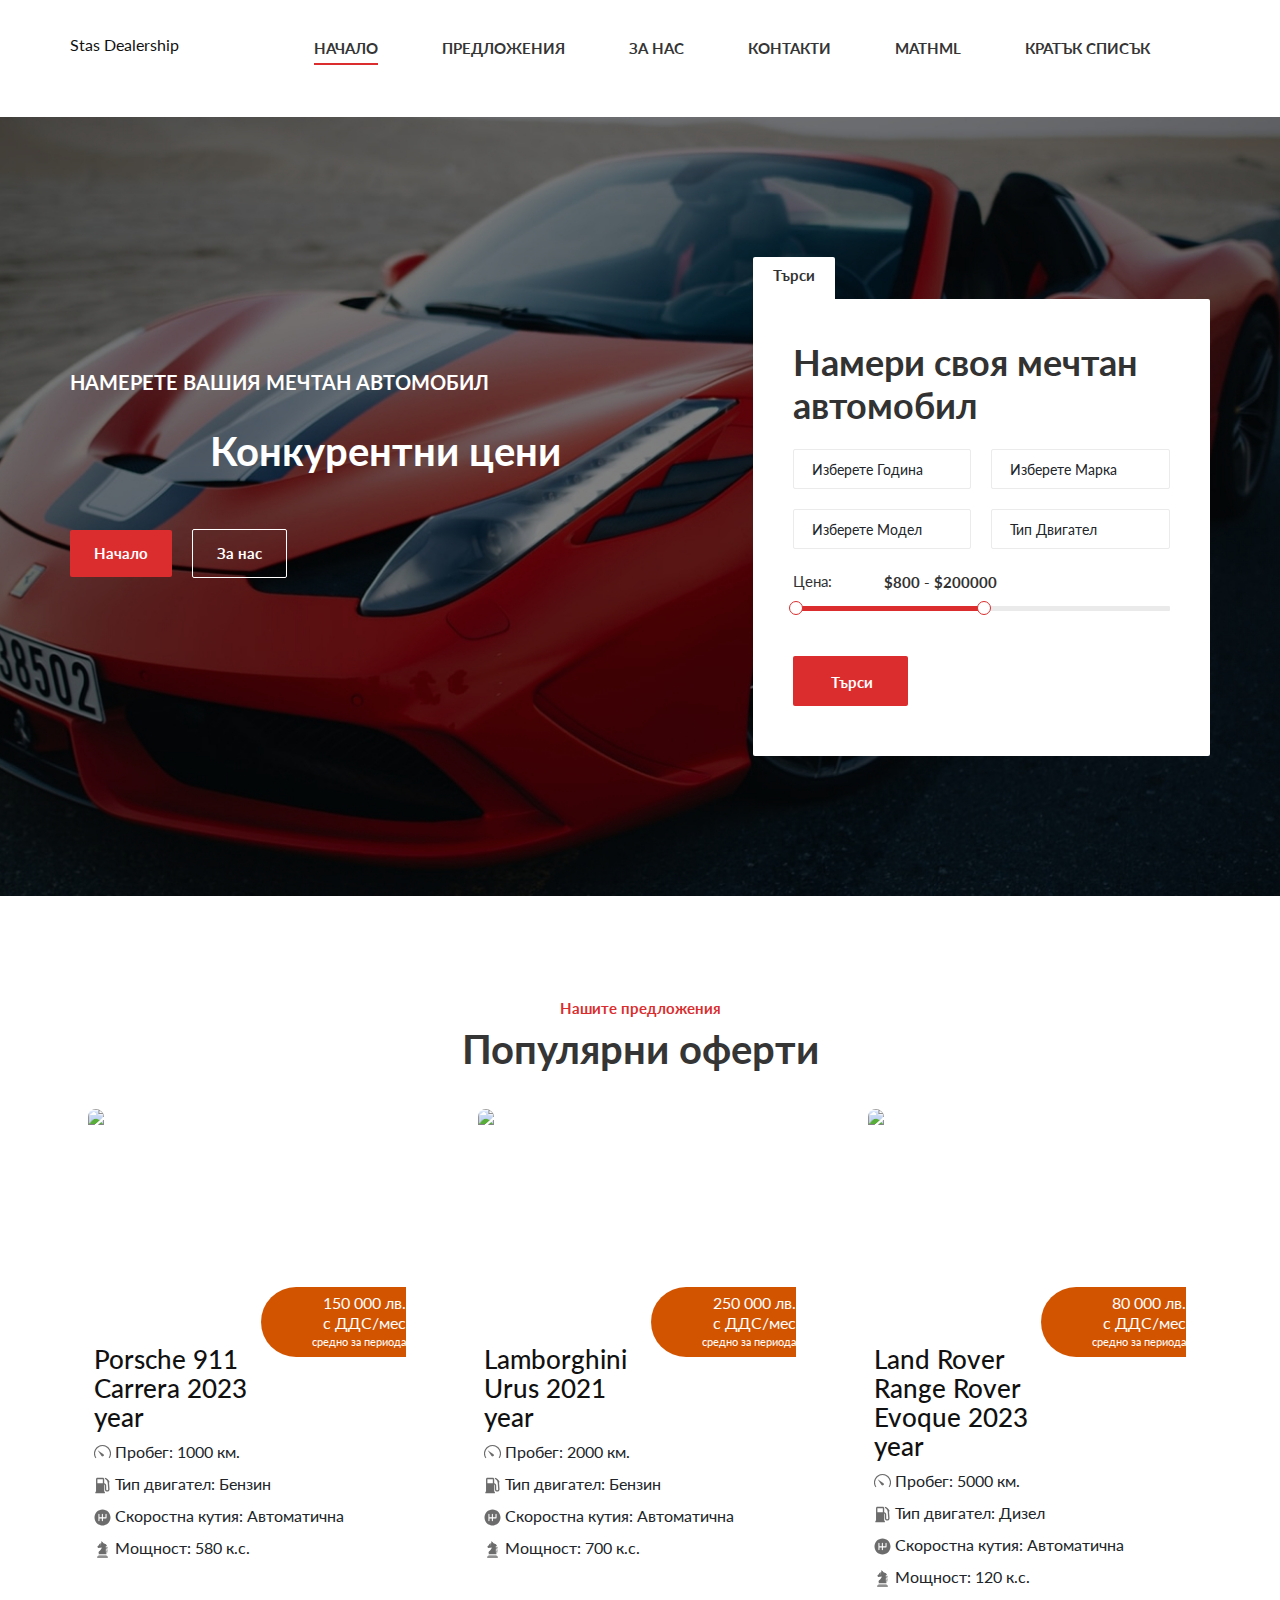
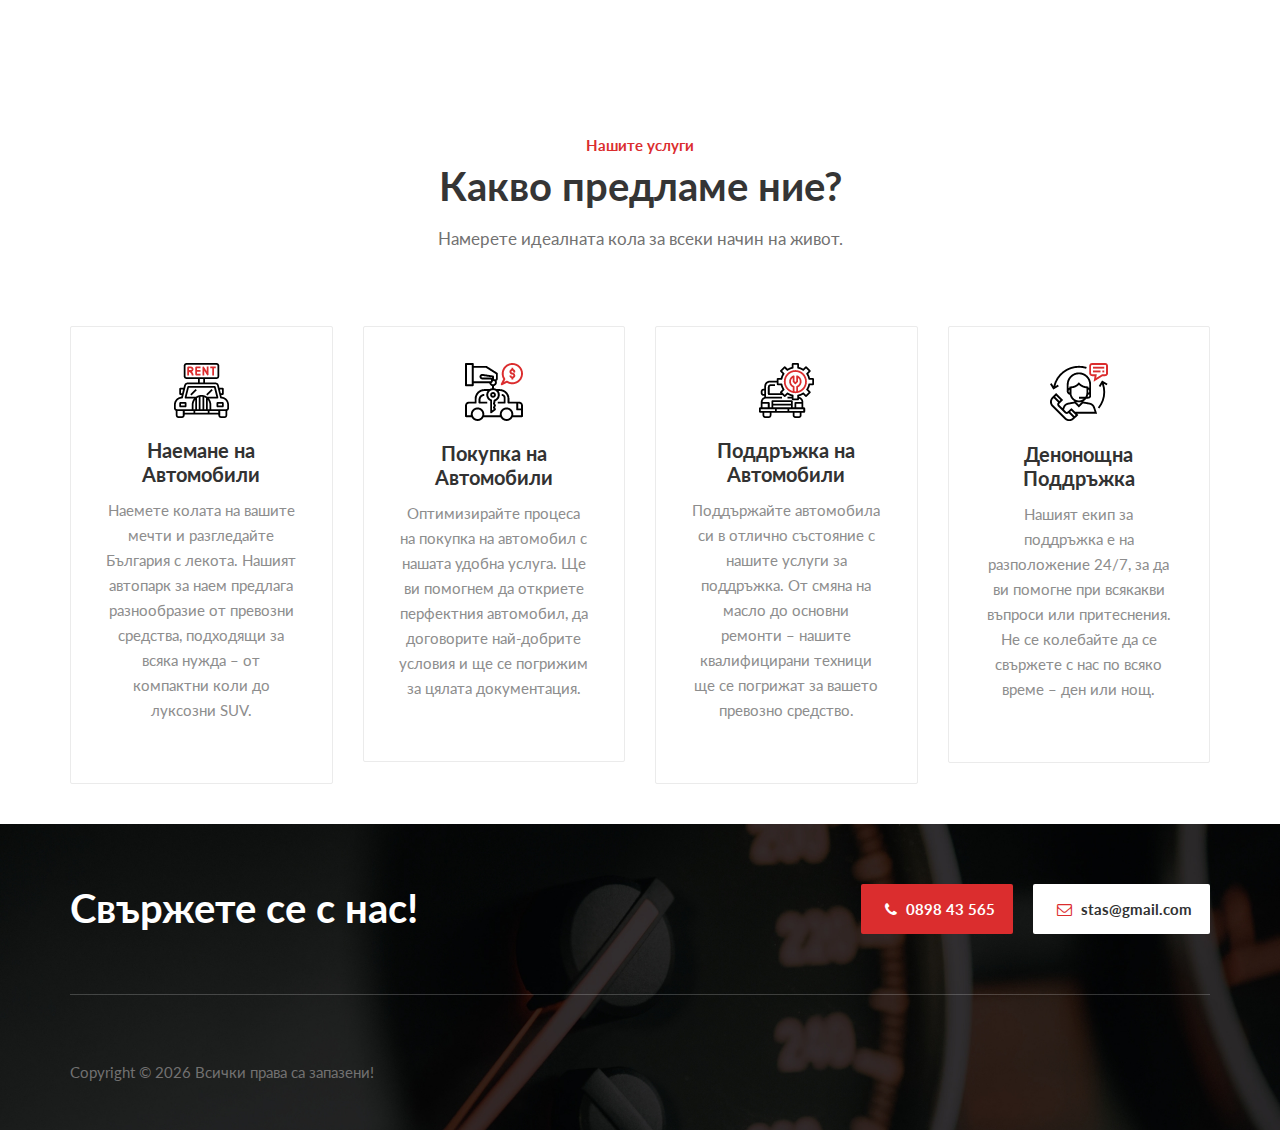
==== commit 716d2f46: "Add readme file and short-list screen" ====
--- a/src/index.html
+++ b/src/index.html
@@ -58,6 +58,7 @@
                                 <li><a href="./about.html">За нас</a></li>
                                 <li><a href="./contact.html">Контакти</a></li>
                                 <li><a href="./math.html">MathML</a></li>
+                                <li><a href="./short-list.html">Кратък списък</a></li>
                             </ul>
                         </nav>
                     </div>
